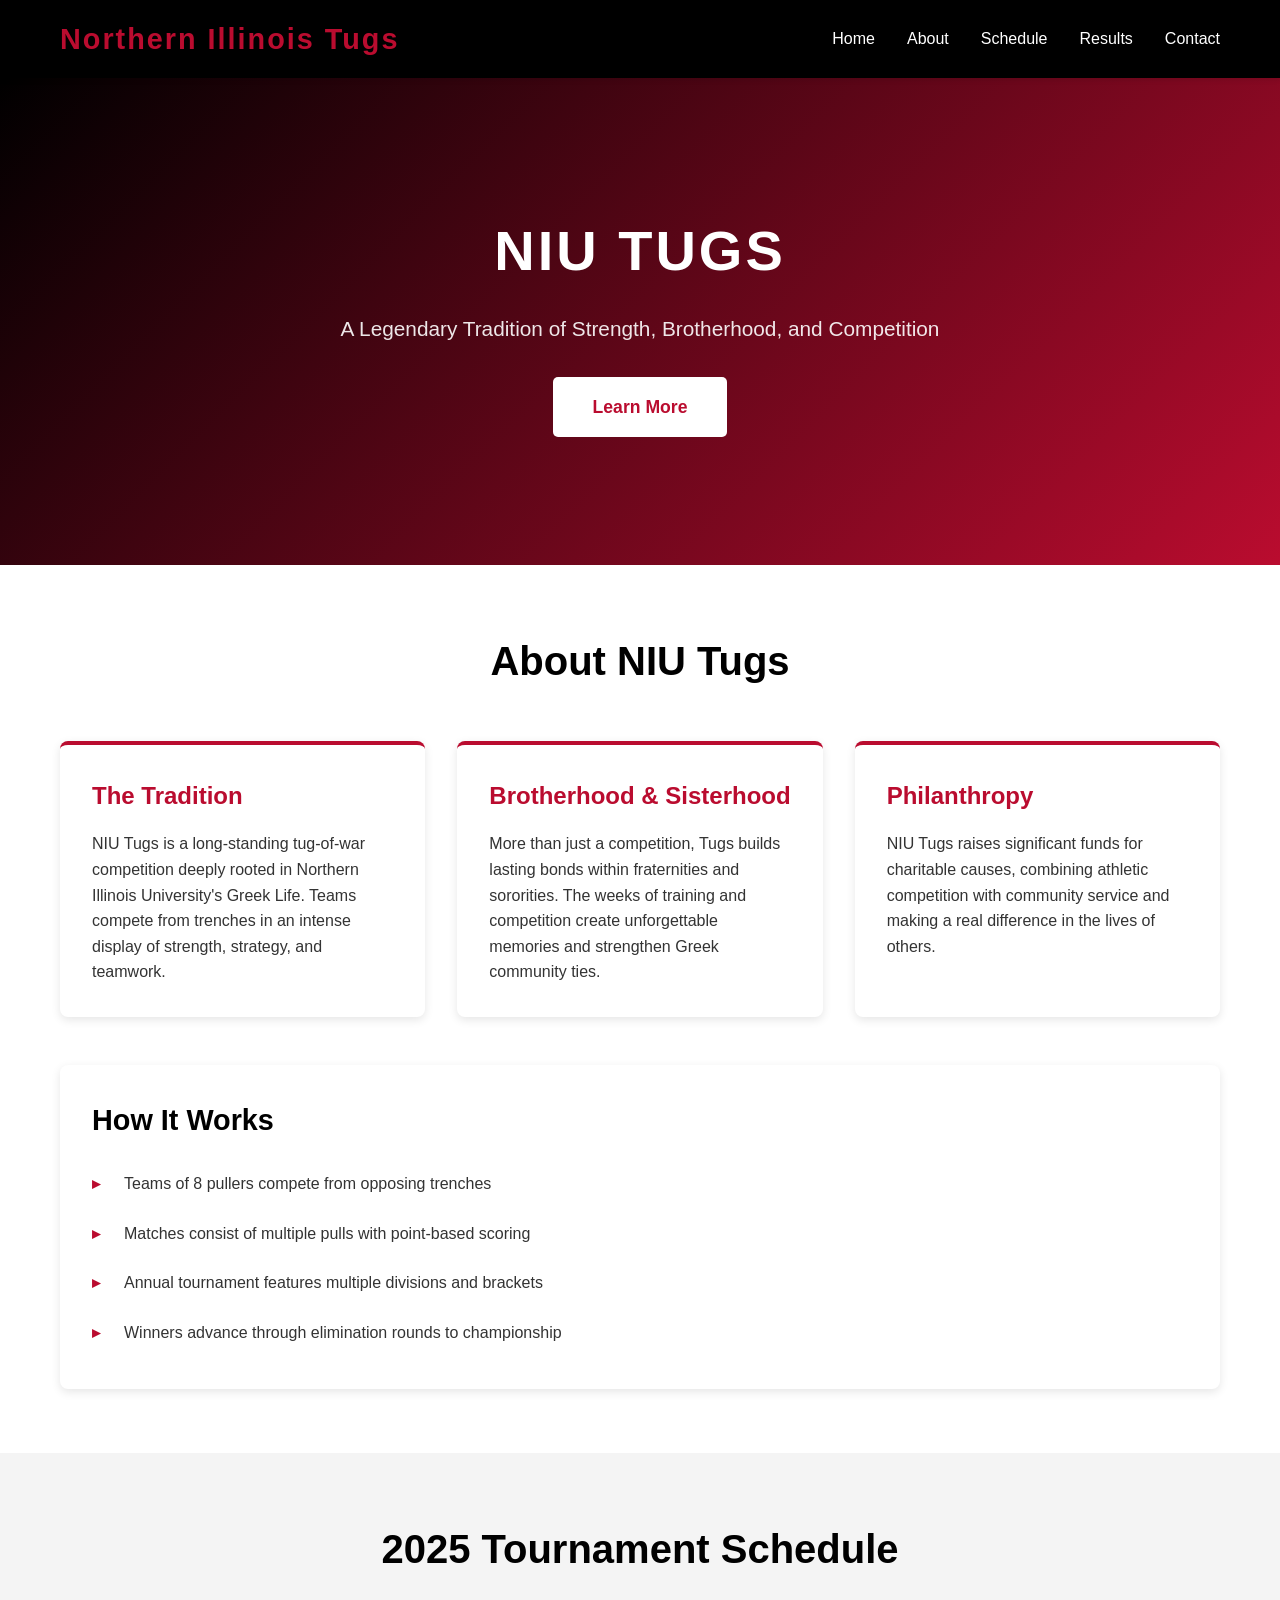
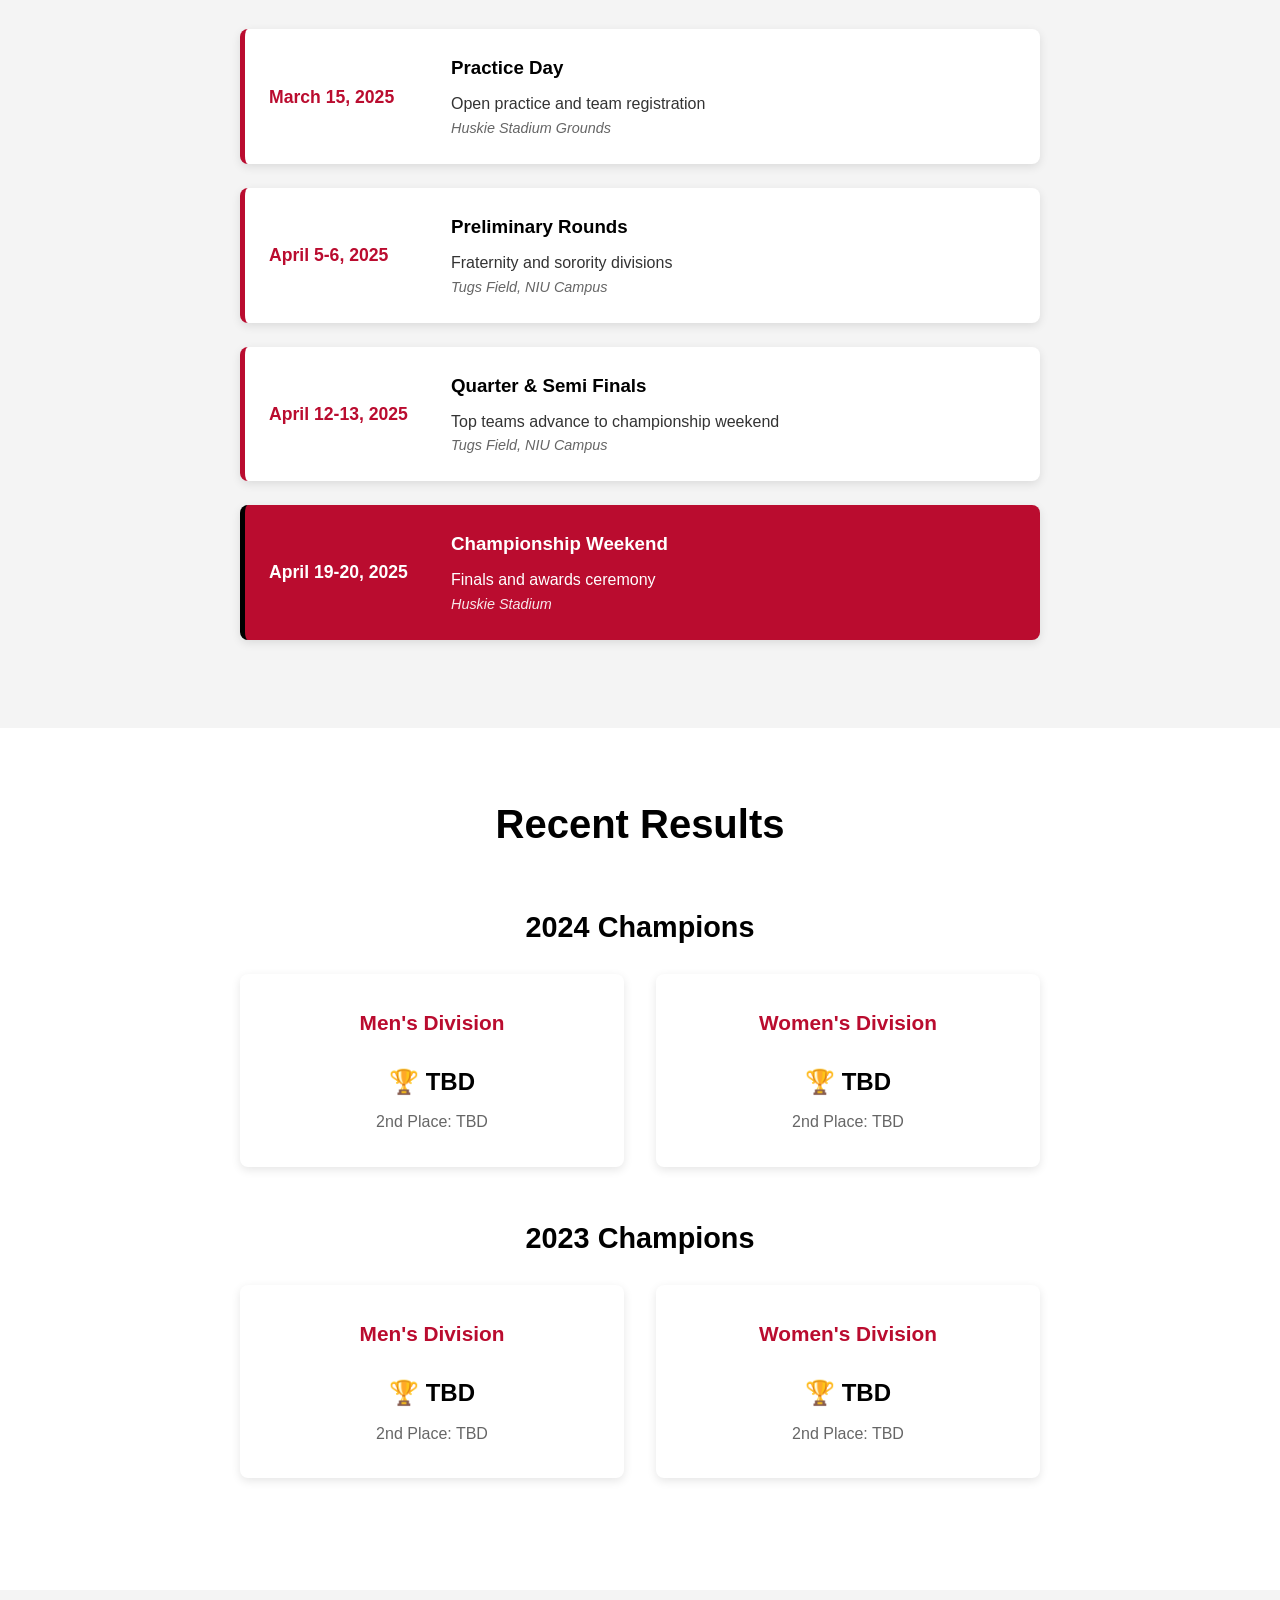
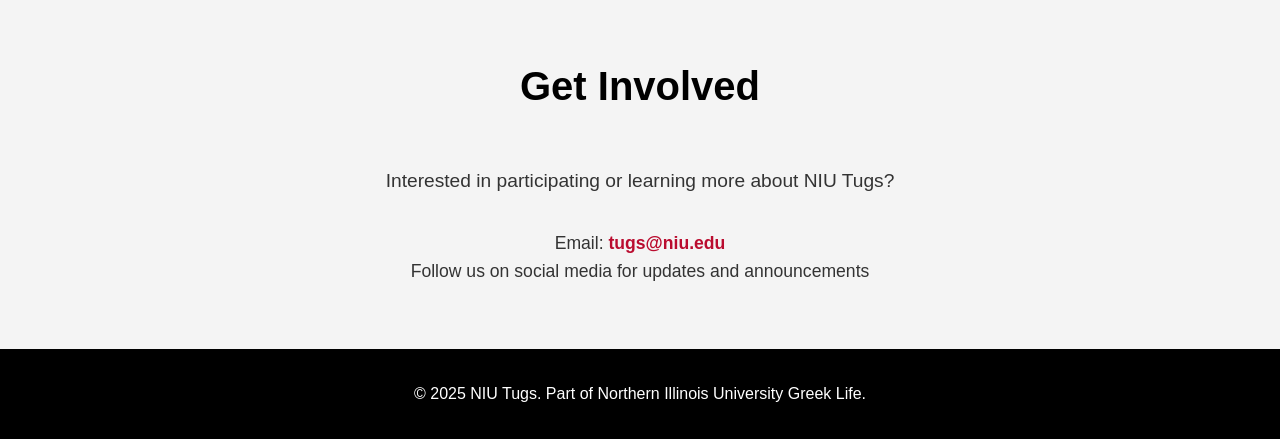
==== index.html @ a2882e10 "Version 1.1" ====
<!DOCTYPE html>
<html lang="en">
<head>
    <meta charset="UTF-8">
    <meta name="viewport" content="width=device-width, initial-scale=1.0">
    <title>NIU Tugs - Northern Illinois University Tug-of-War Tradition</title>
    <link rel="stylesheet" href="styles.css">
</head>
<body>
    <header>
        <nav>
            <div class="container">
                <h1 class="logo">Northern Illinois Tugs</h1>
                <ul class="nav-links">
                    <li><a href="#home">Home</a></li>
                    <li><a href="#about">About</a></li>
                    <li><a href="#schedule">Schedule</a></li>
                    <li><a href="#results">Results</a></li>
                    <li><a href="#contact">Contact</a></li>
                </ul>
            </div>
        </nav>
    </header>

    <section id="home" class="hero">
        <div class="hero-content">
            <h2>NIU Tugs</h2>
            <p class="tagline">A Legendary Tradition of Strength, Brotherhood, and Competition</p>
            <a href="#about" class="cta-button">Learn More</a>
        </div>
    </section>

    <section id="about" class="section">
        <div class="container">
            <h2>About NIU Tugs</h2>
            <div class="about-grid">
                <div class="about-card">
                    <h3>The Tradition</h3>
                    <p>NIU Tugs is a long-standing tug-of-war competition deeply rooted in Northern Illinois University's Greek Life. Teams compete from trenches in an intense display of strength, strategy, and teamwork.</p>
                </div>
                <div class="about-card">
                    <h3>Brotherhood & Sisterhood</h3>
                    <p>More than just a competition, Tugs builds lasting bonds within fraternities and sororities. The weeks of training and competition create unforgettable memories and strengthen Greek community ties.</p>
                </div>
                <div class="about-card">
                    <h3>Philanthropy</h3>
                    <p>NIU Tugs raises significant funds for charitable causes, combining athletic competition with community service and making a real difference in the lives of others.</p>
                </div>
            </div>

            <div class="rules-section">
                <h3>How It Works</h3>
                <ul class="rules-list">
                    <li>Teams of 8 pullers compete from opposing trenches</li>
                    <li>Matches consist of multiple pulls with point-based scoring</li>
                    <li>Annual tournament features multiple divisions and brackets</li>
                    <li>Winners advance through elimination rounds to championship</li>
                </ul>
            </div>
        </div>
    </section>

    <section id="schedule" class="section section-dark">
        <div class="container">
            <h2>2025 Tournament Schedule</h2>
            <div class="schedule-container">
                <div class="schedule-item">
                    <div class="date">March 15, 2025</div>
                    <div class="event-details">
                        <h3>Practice Day</h3>
                        <p>Open practice and team registration</p>
                        <p class="location">Huskie Stadium Grounds</p>
                    </div>
                </div>
                <div class="schedule-item">
                    <div class="date">April 5-6, 2025</div>
                    <div class="event-details">
                        <h3>Preliminary Rounds</h3>
                        <p>Fraternity and sorority divisions</p>
                        <p class="location">Tugs Field, NIU Campus</p>
                    </div>
                </div>
                <div class="schedule-item">
                    <div class="date">April 12-13, 2025</div>
                    <div class="event-details">
                        <h3>Quarter & Semi Finals</h3>
                        <p>Top teams advance to championship weekend</p>
                        <p class="location">Tugs Field, NIU Campus</p>
                    </div>
                </div>
                <div class="schedule-item highlight">
                    <div class="date">April 19-20, 2025</div>
                    <div class="event-details">
                        <h3>Championship Weekend</h3>
                        <p>Finals and awards ceremony</p>
                        <p class="location">Huskie Stadium</p>
                    </div>
                </div>
            </div>
        </div>
    </section>

    <section id="results" class="section">
        <div class="container">
            <h2>Recent Results</h2>
            
            <div class="results-year">
                <h3>2024 Champions</h3>
                <div class="results-grid">
                    <div class="result-card">
                        <h4>Men's Division</h4>
                        <p class="champion">🏆 TBD</p>
                        <p class="runner-up">2nd Place: TBD</p>
                    </div>
                    <div class="result-card">
                        <h4>Women's Division</h4>
                        <p class="champion">🏆 TBD</p>
                        <p class="runner-up">2nd Place: TBD</p>
                    </div>
                </div>
            </div>

            <div class="results-year">
                <h3>2023 Champions</h3>
                <div class="results-grid">
                    <div class="result-card">
                        <h4>Men's Division</h4>
                        <p class="champion">🏆 TBD</p>
                        <p class="runner-up">2nd Place: TBD</p>
                    </div>
                    <div class="result-card">
                        <h4>Women's Division</h4>
                        <p class="champion">🏆 TBD</p>
                        <p class="runner-up">2nd Place: TBD</p>
                    </div>
                </div>
            </div>
        </div>
    </section>

    <section id="contact" class="section section-dark">
        <div class="container">
            <h2>Get Involved</h2>
            <p class="contact-intro">Interested in participating or learning more about NIU Tugs?</p>
            <div class="contact-info">
                <p>Email: <a href="mailto:tugs@niu.edu">tugs@niu.edu</a></p>
                <p>Follow us on social media for updates and announcements</p>
            </div>
        </div>
    </section>

    <footer>
        <div class="container">
            <p>&copy; 2025 NIU Tugs. Part of Northern Illinois University Greek Life.</p>
        </div>
    </footer>

    <script src="script.js"></script>
</body>
</html>
---- styles.css ----
* {
    margin: 0;
    padding: 0;
    box-sizing: border-box;
}

:root {
    --niu-red: #BA0C2F;
    --niu-black: #000000;
    --light-gray: #f4f4f4;
    --medium-gray: #666;
    --white: #ffffff;
}

body {
    font-family: 'Segoe UI', Tahoma, Geneva, Verdana, sans-serif;
    line-height: 1.6;
    color: #333;
}

.container {
    max-width: 1200px;
    margin: 0 auto;
    padding: 0 20px;
}

/* Header & Navigation */
header {
    background: var(--niu-black);
    color: var(--white);
    padding: 1rem 0;
    position: sticky;
    top: 0;
    z-index: 100;
    box-shadow: 0 2px 5px rgba(0,0,0,0.1);
}

header .container {
    display: flex;
    justify-content: space-between;
    align-items: center;
}

.logo {
    color: var(--niu-red);
    font-size: 1.8rem;
    font-weight: bold;
    letter-spacing: 2px;
}

.nav-links {
    display: flex;
    list-style: none;
    gap: 2rem;
}

.nav-links a {
    color: var(--white);
    text-decoration: none;
    font-weight: 500;
    transition: color 0.3s;
}

.nav-links a:hover {
    color: var(--niu-red);
}

/* Hero Section */
.hero {
    background: linear-gradient(135deg, var(--niu-black) 0%, var(--niu-red) 100%);
    color: var(--white);
    padding: 8rem 2rem;
    text-align: center;
}

.hero-content h2 {
    font-size: 3.5rem;
    margin-bottom: 1rem;
    text-transform: uppercase;
    letter-spacing: 3px;
}

.tagline {
    font-size: 1.3rem;
    margin-bottom: 2rem;
    opacity: 0.9;
}

.cta-button {
    display: inline-block;
    background: var(--white);
    color: var(--niu-red);
    padding: 1rem 2.5rem;
    text-decoration: none;
    border-radius: 5px;
    font-weight: bold;
    font-size: 1.1rem;
    transition: transform 0.3s, box-shadow 0.3s;
}

.cta-button:hover {
    transform: translateY(-3px);
    box-shadow: 0 5px 15px rgba(0,0,0,0.3);
}

/* Sections */
.section {
    padding: 4rem 2rem;
}

.section-dark {
    background: var(--light-gray);
}

.section h2 {
    text-align: center;
    font-size: 2.5rem;
    margin-bottom: 3rem;
    color: var(--niu-black);
}

/* About Section */
.about-grid {
    display: grid;
    grid-template-columns: repeat(auto-fit, minmax(300px, 1fr));
    gap: 2rem;
    margin-bottom: 3rem;
}

.about-card {
    background: var(--white);
    padding: 2rem;
    border-radius: 8px;
    box-shadow: 0 3px 10px rgba(0,0,0,0.1);
    border-top: 4px solid var(--niu-red);
}

.about-card h3 {
    color: var(--niu-red);
    margin-bottom: 1rem;
    font-size: 1.5rem;
}

.rules-section {
    background: var(--white);
    padding: 2rem;
    border-radius: 8px;
    box-shadow: 0 3px 10px rgba(0,0,0,0.1);
    margin-top: 2rem;
}

.rules-section h3 {
    color: var(--niu-black);
    margin-bottom: 1rem;
    font-size: 1.8rem;
}

.rules-list {
    list-style: none;
    padding-left: 0;
}

.rules-list li {
    padding: 0.75rem 0;
    padding-left: 2rem;
    position: relative;
}

.rules-list li:before {
    content: "▸";
    color: var(--niu-red);
    font-weight: bold;
    position: absolute;
    left: 0;
}

/* Schedule Section */
.schedule-container {
    max-width: 800px;
    margin: 0 auto;
}

.schedule-item {
    background: var(--white);
    padding: 1.5rem;
    margin-bottom: 1.5rem;
    border-radius: 8px;
    box-shadow: 0 3px 10px rgba(0,0,0,0.1);
    display: flex;
    gap: 2rem;
    align-items: center;
    border-left: 5px solid var(--niu-red);
}

.schedule-item.highlight {
    background: var(--niu-red);
    color: var(--white);
    border-left: 5px solid var(--niu-black);
}

.date {
    font-weight: bold;
    font-size: 1.1rem;
    min-width: 150px;
    color: var(--niu-red);
}

.schedule-item.highlight .date {
    color: var(--white);
}

.event-details h3 {
    margin-bottom: 0.5rem;
    color: var(--niu-black);
}

.schedule-item.highlight .event-details h3 {
    color: var(--white);
}

.location {
    font-style: italic;
    color: var(--medium-gray);
    font-size: 0.9rem;
}

.schedule-item.highlight .location {
    color: rgba(255,255,255,0.9);
}

/* Results Section */
.results-year {
    margin-bottom: 3rem;
}

.results-year h3 {
    text-align: center;
    color: var(--niu-black);
    margin-bottom: 1.5rem;
    font-size: 1.8rem;
}

.results-grid {
    display: grid;
    grid-template-columns: repeat(auto-fit, minmax(300px, 1fr));
    gap: 2rem;
    max-width: 800px;
    margin: 0 auto;
}

.result-card {
    background: var(--white);
    padding: 2rem;
    border-radius: 8px;
    box-shadow: 0 3px 10px rgba(0,0,0,0.1);
    text-align: center;
}

.result-card h4 {
    color: var(--niu-red);
    margin-bottom: 1.5rem;
    font-size: 1.3rem;
}

.champion {
    font-size: 1.5rem;
    font-weight: bold;
    color: var(--niu-black);
    margin-bottom: 0.5rem;
}

.runner-up {
    color: var(--medium-gray);
}

/* Contact Section */
.contact-intro {
    text-align: center;
    font-size: 1.2rem;
    margin-bottom: 2rem;
}

.contact-info {
    text-align: center;
    font-size: 1.1rem;
}

.contact-info a {
    color: var(--niu-red);
    text-decoration: none;
    font-weight: bold;
}

.contact-info a:hover {
    text-decoration: underline;
}

/* Footer */
footer {
    background: var(--niu-black);
    color: var(--white);
    text-align: center;
    padding: 2rem;
}

/* Responsive Design */
@media (max-width: 768px) {
    .nav-links {
        gap: 1rem;
        flex-wrap: wrap;
        justify-content: center;
    }

    .hero-content h2 {
        font-size: 2.5rem;
    }

    .schedule-item {
        flex-direction: column;
        text-align: center;
    }

    .date {
        min-width: auto;
    }

    header .container {
        flex-direction: column;
        gap: 1rem;
    }
}
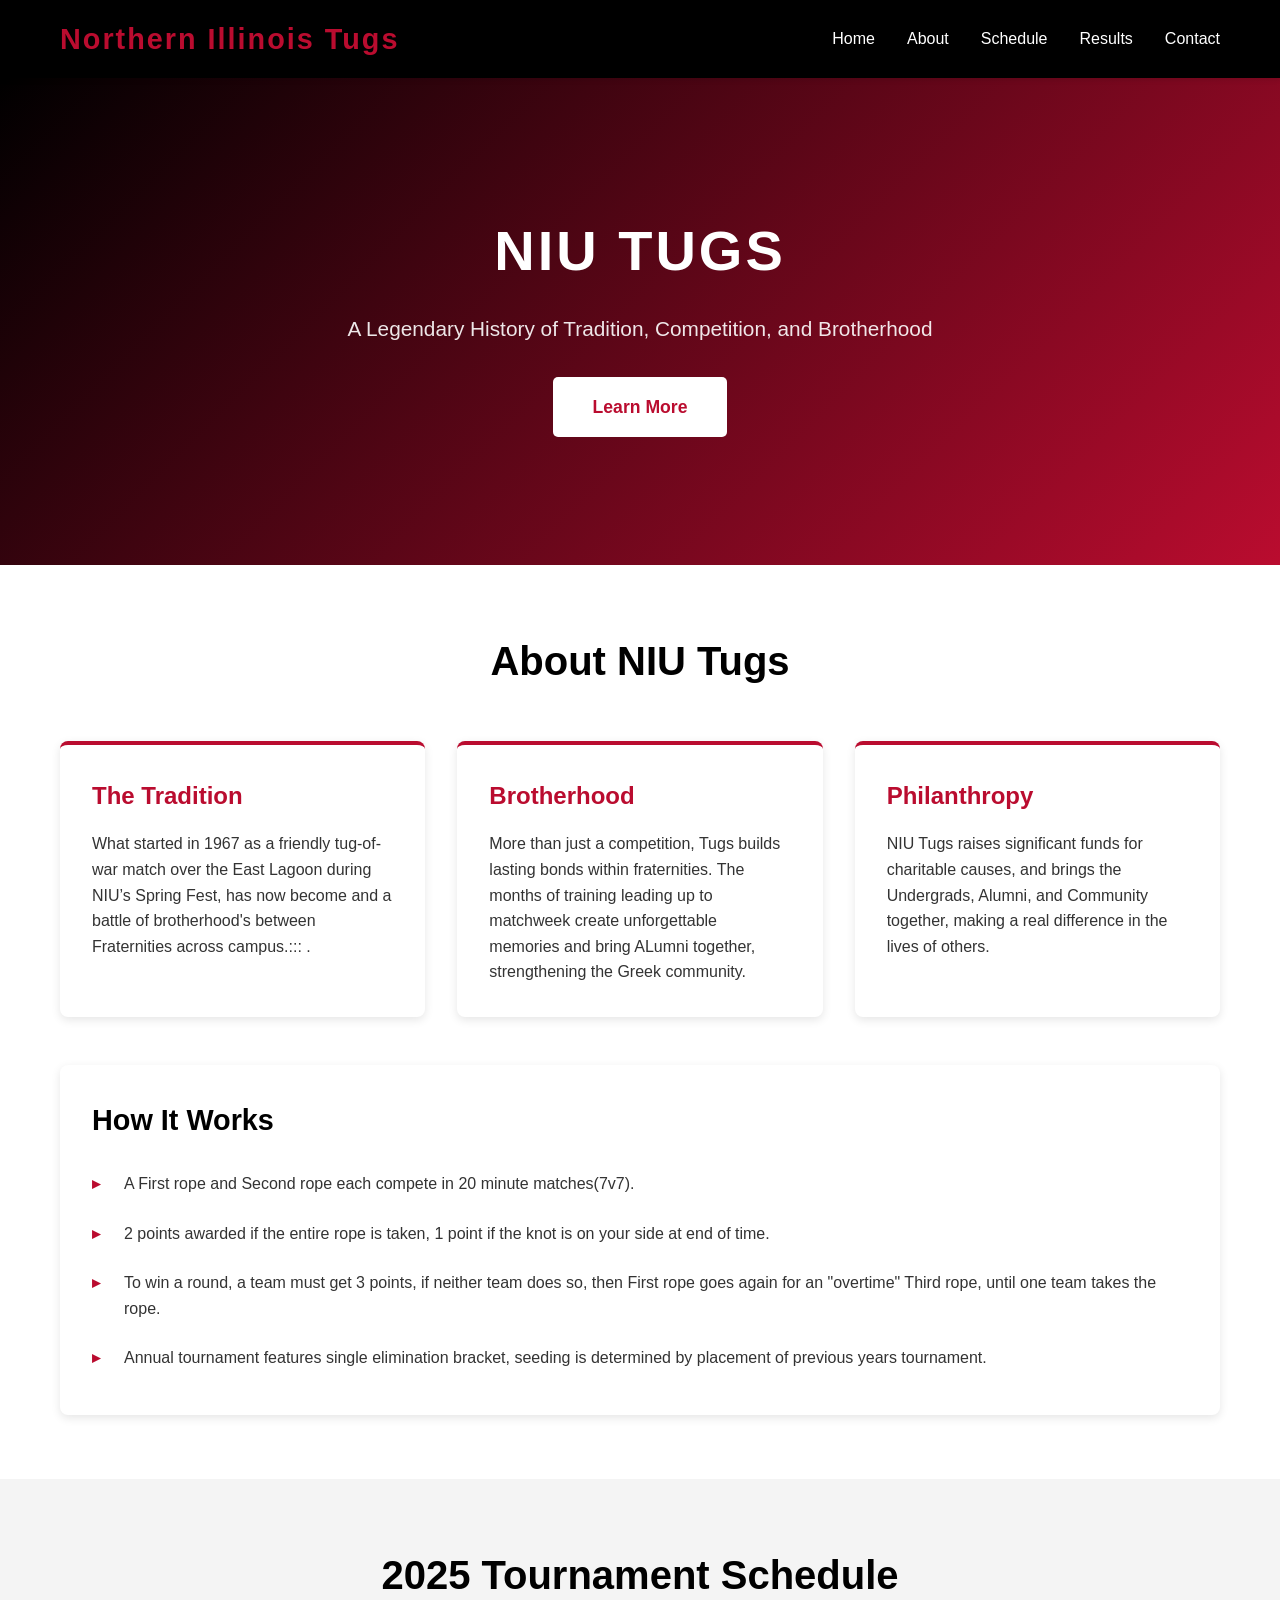
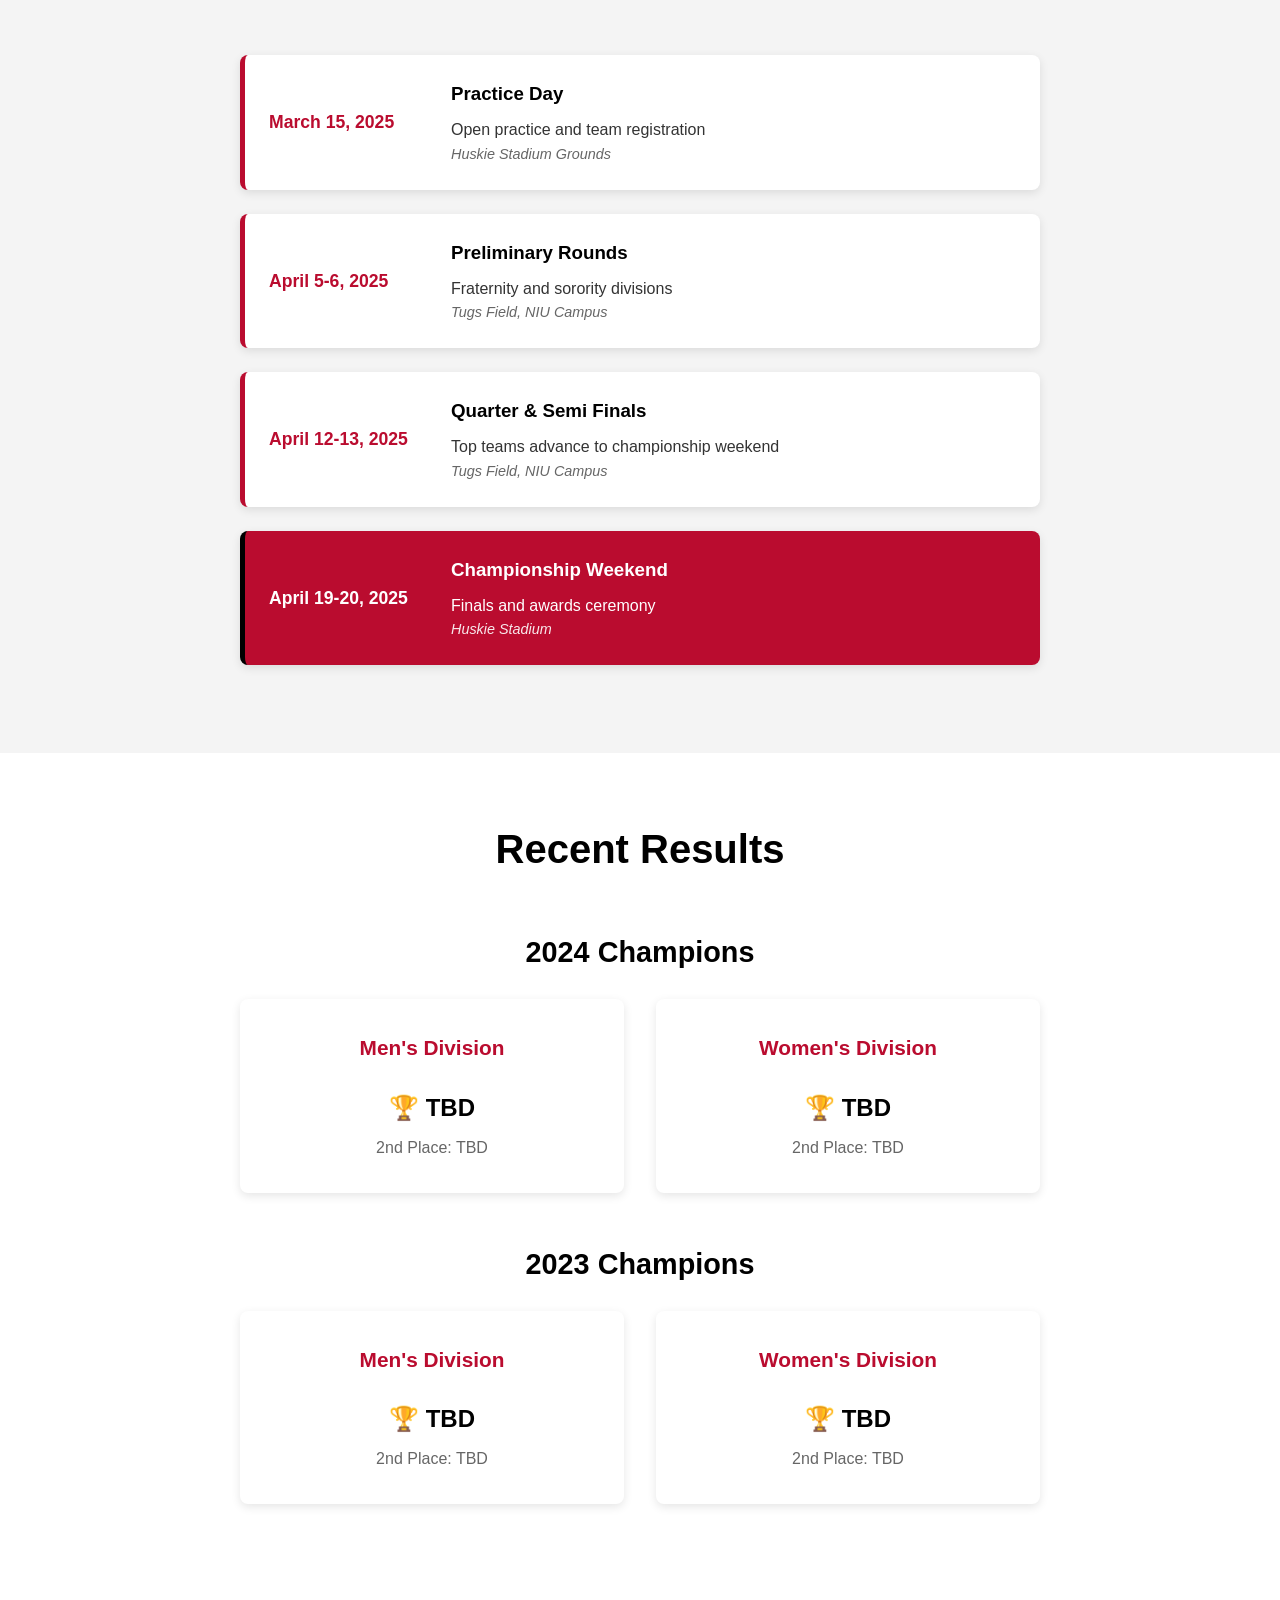
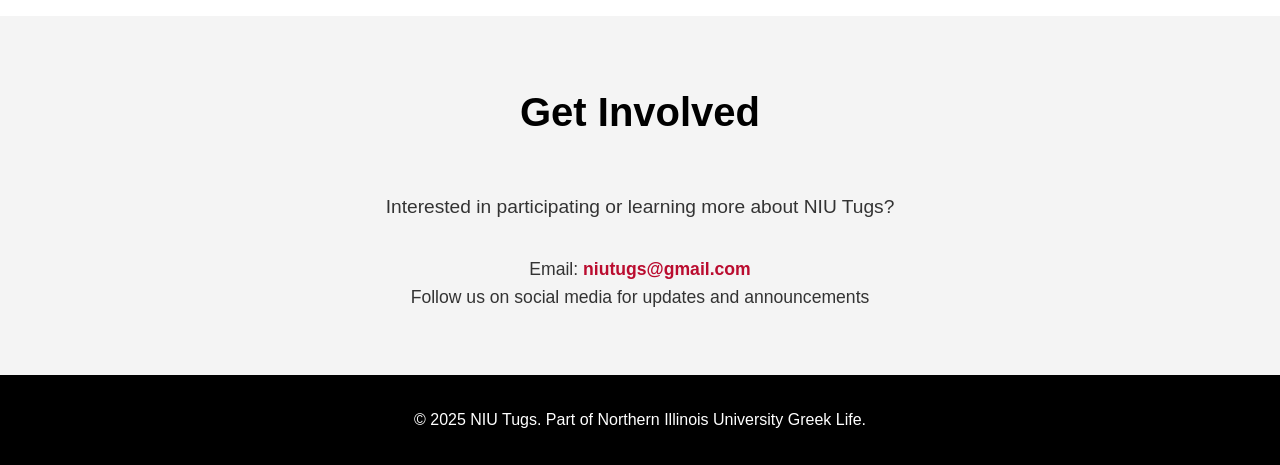
==== commit bb6b0c97: "Updated information" ====
--- a/index.html
+++ b/index.html
@@ -25,7 +25,7 @@
     <section id="home" class="hero">
         <div class="hero-content">
             <h2>NIU Tugs</h2>
-            <p class="tagline">A Legendary Tradition of Strength, Brotherhood, and Competition</p>
+            <p class="tagline">A Legendary History of Tradition, Competition, and Brotherhood</p>
             <a href="#about" class="cta-button">Learn More</a>
         </div>
     </section>
@@ -36,25 +36,25 @@
             <div class="about-grid">
                 <div class="about-card">
                     <h3>The Tradition</h3>
-                    <p>NIU Tugs is a long-standing tug-of-war competition deeply rooted in Northern Illinois University's Greek Life. Teams compete from trenches in an intense display of strength, strategy, and teamwork.</p>
+                    <p>What started in 1967 as a friendly tug-of-war match over the East Lagoon during NIU’s Spring Fest, has now become and a battle of brotherhood's between Fraternities across campus.::: .</p>
                 </div>
                 <div class="about-card">
-                    <h3>Brotherhood & Sisterhood</h3>
-                    <p>More than just a competition, Tugs builds lasting bonds within fraternities and sororities. The weeks of training and competition create unforgettable memories and strengthen Greek community ties.</p>
+                    <h3>Brotherhood</h3>
+                    <p>More than just a competition, Tugs builds lasting bonds within fraternities. The months of training leading up to matchweek create unforgettable memories and bring ALumni together, strengthening the Greek community.</p>
                 </div>
                 <div class="about-card">
                     <h3>Philanthropy</h3>
-                    <p>NIU Tugs raises significant funds for charitable causes, combining athletic competition with community service and making a real difference in the lives of others.</p>
+                    <p>NIU Tugs raises significant funds for charitable causes, and brings the Undergrads, Alumni, and Community together, making a real difference in the lives of others.</p>
                 </div>
             </div>
 
             <div class="rules-section">
                 <h3>How It Works</h3>
                 <ul class="rules-list">
-                    <li>Teams of 8 pullers compete from opposing trenches</li>
-                    <li>Matches consist of multiple pulls with point-based scoring</li>
-                    <li>Annual tournament features multiple divisions and brackets</li>
-                    <li>Winners advance through elimination rounds to championship</li>
+                    <li>A First rope and Second rope each compete in 20 minute matches(7v7).  </li>
+                    <li>2 points awarded if the entire rope is taken, 1 point if the knot is on your side at end of time.</li>
+                    <li>To win a round, a team must get 3 points, if neither team does so, then First rope goes again for an "overtime" Third rope, until one team takes the rope.  </li>
+                    <li>Annual tournament features single elimination bracket, seeding is determined by placement of previous years tournament.</li>
                 </ul>
             </div>
         </div>
@@ -143,7 +143,7 @@
             <h2>Get Involved</h2>
             <p class="contact-intro">Interested in participating or learning more about NIU Tugs?</p>
             <div class="contact-info">
-                <p>Email: <a href="mailto:tugs@niu.edu">tugs@niu.edu</a></p>
+                <p>Email: <a href="mailto:niutugs@gmail.com">niutugs@gmail.com</a></p>
                 <p>Follow us on social media for updates and announcements</p>
             </div>
         </div>
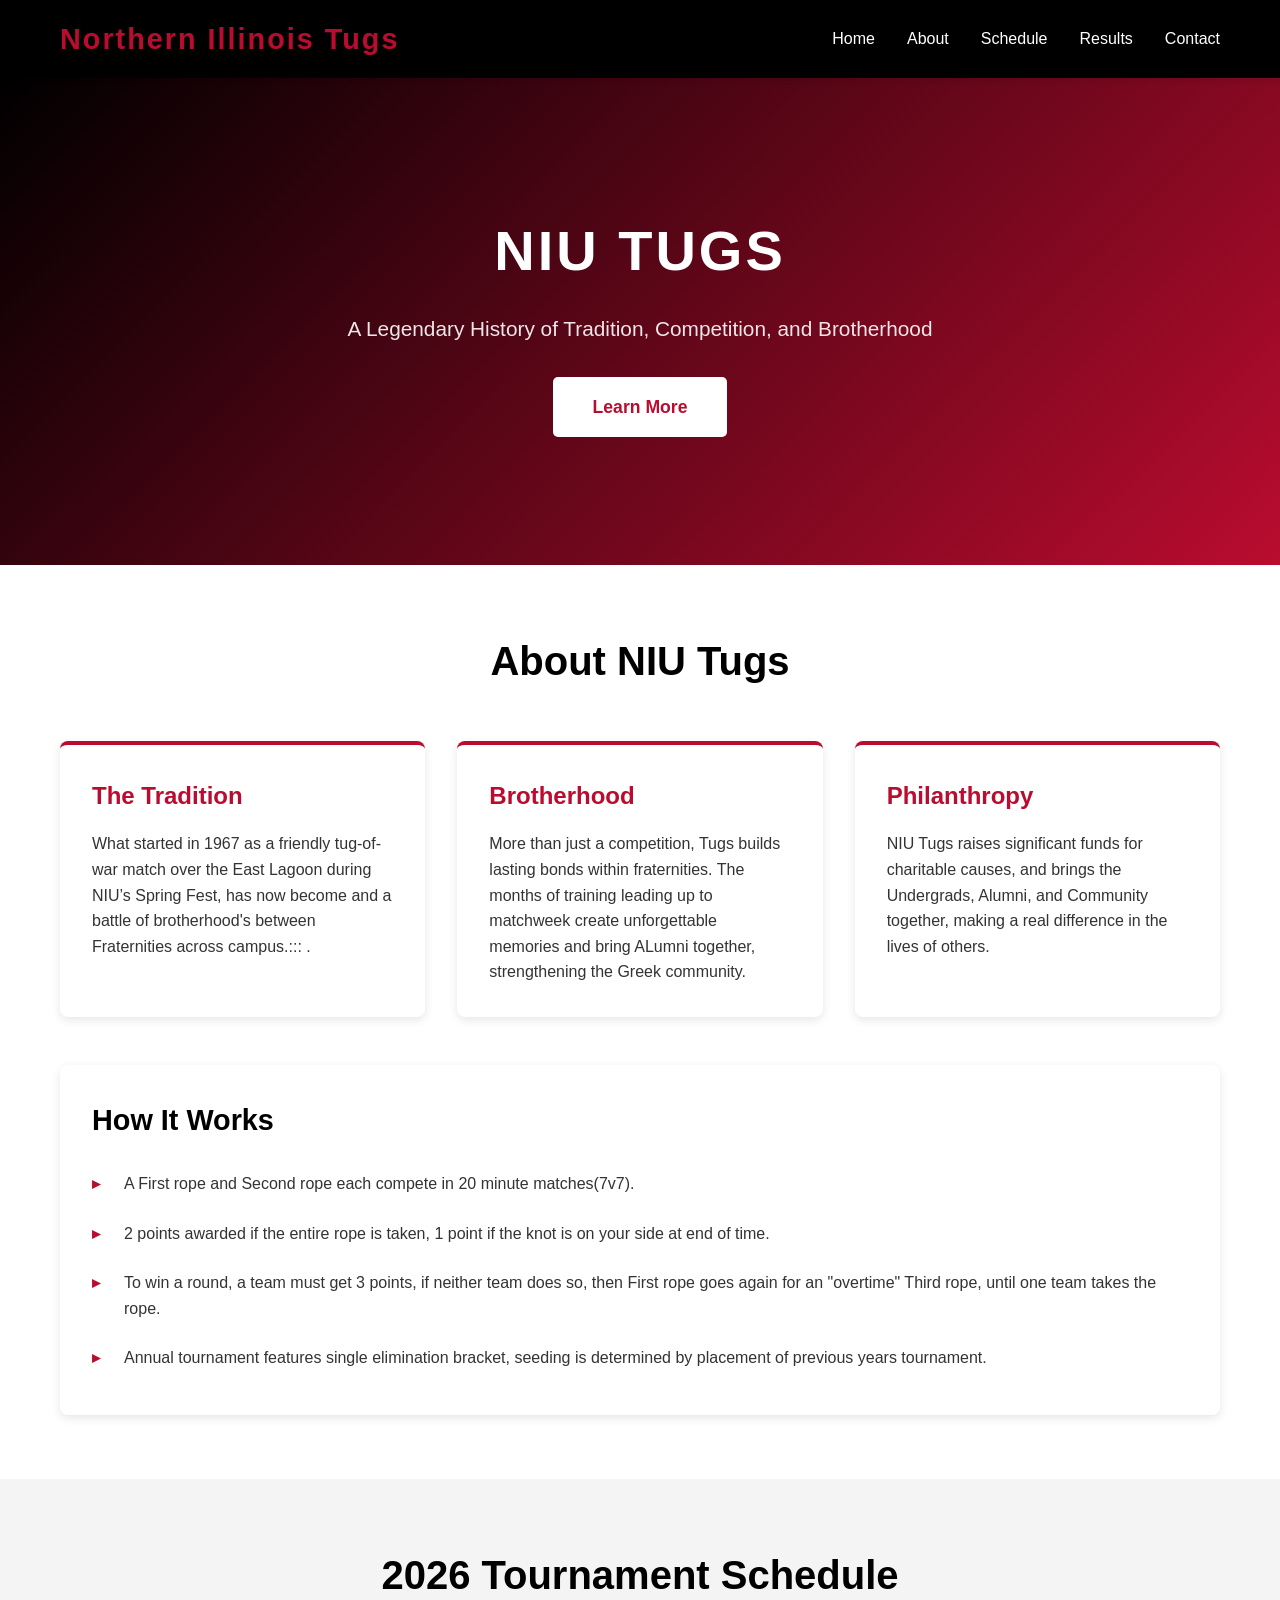
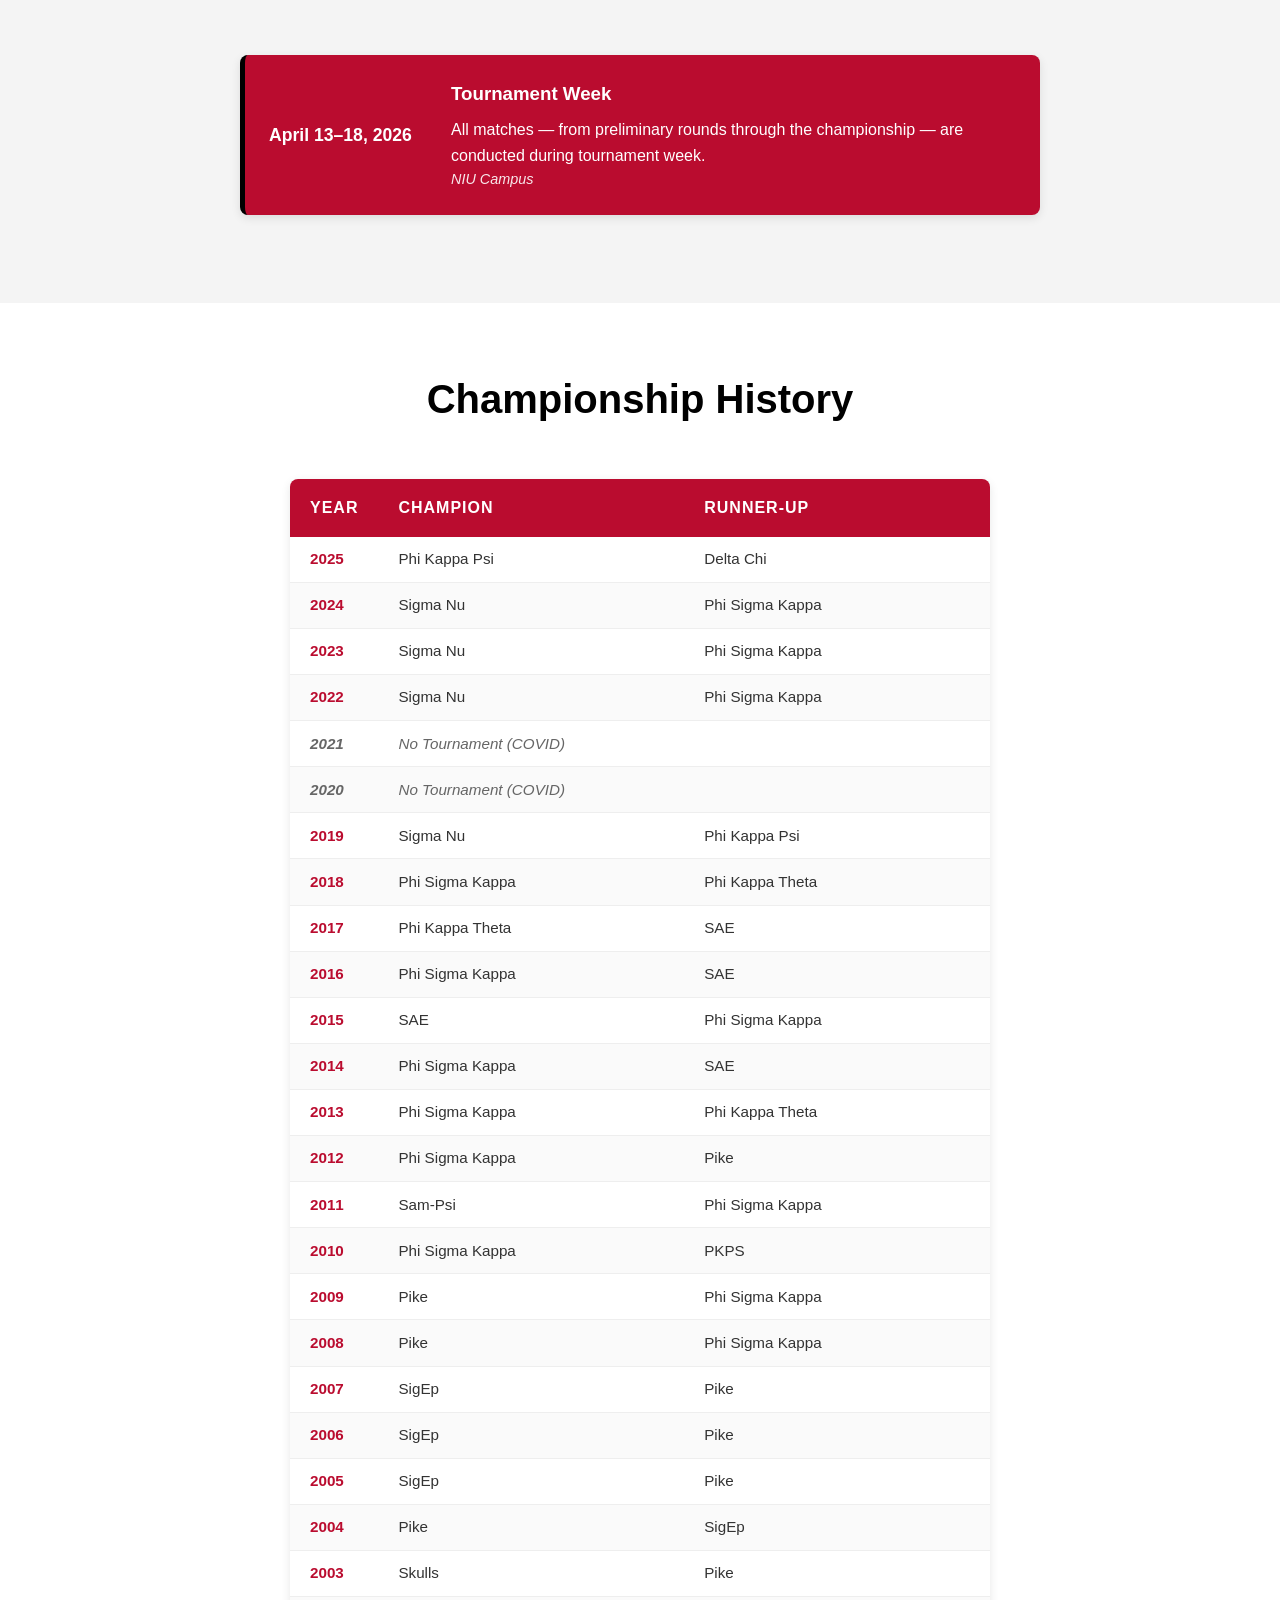
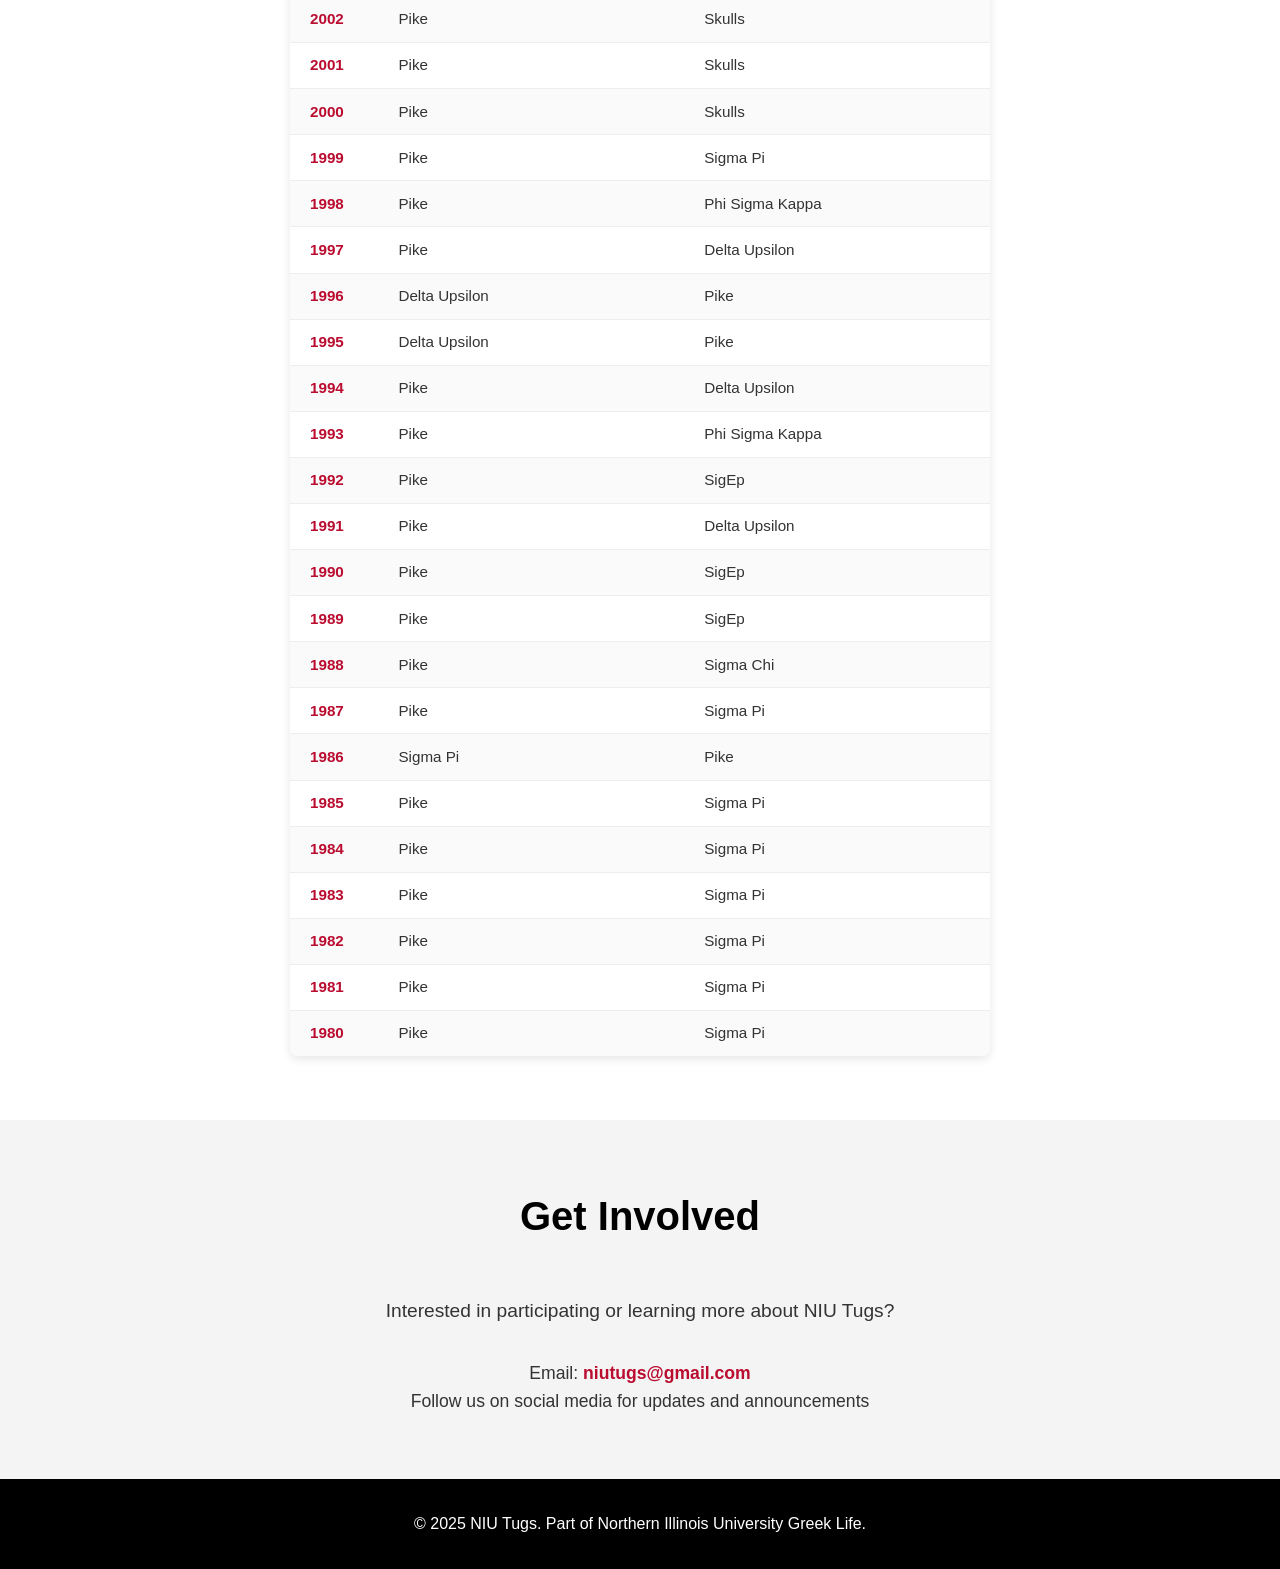
==== commit 28055915: "Claude changes to schedule, results" ====
--- a/index.html
+++ b/index.html
@@ -62,38 +62,14 @@
 
     <section id="schedule" class="section section-dark">
         <div class="container">
-            <h2>2025 Tournament Schedule</h2>
+            <h2>2026 Tournament Schedule</h2>
             <div class="schedule-container">
-                <div class="schedule-item">
-                    <div class="date">March 15, 2025</div>
+                <div class="schedule-item highlight">
+                    <div class="date">April 13–18, 2026</div>
                     <div class="event-details">
-                        <h3>Practice Day</h3>
-                        <p>Open practice and team registration</p>
-                        <p class="location">Huskie Stadium Grounds</p>
-                    </div>
-                </div>
-                <div class="schedule-item">
-                    <div class="date">April 5-6, 2025</div>
-                    <div class="event-details">
-                        <h3>Preliminary Rounds</h3>
-                        <p>Fraternity and sorority divisions</p>
-                        <p class="location">Tugs Field, NIU Campus</p>
-                    </div>
-                </div>
-                <div class="schedule-item">
-                    <div class="date">April 12-13, 2025</div>
-                    <div class="event-details">
-                        <h3>Quarter & Semi Finals</h3>
-                        <p>Top teams advance to championship weekend</p>
-                        <p class="location">Tugs Field, NIU Campus</p>
-                    </div>
-                </div>
-                <div class="schedule-item highlight">
-                    <div class="date">April 19-20, 2025</div>
-                    <div class="event-details">
-                        <h3>Championship Weekend</h3>
-                        <p>Finals and awards ceremony</p>
-                        <p class="location">Huskie Stadium</p>
+                        <h3>Tournament Week</h3>
+                        <p>All matches — from preliminary rounds through the championship — are conducted during tournament week.</p>
+                        <p class="location">NIU Campus</p>
                     </div>
                 </div>
             </div>
@@ -102,39 +78,64 @@
 
     <section id="results" class="section">
         <div class="container">
-            <h2>Recent Results</h2>
-            
-            <div class="results-year">
-                <h3>2024 Champions</h3>
-                <div class="results-grid">
-                    <div class="result-card">
-                        <h4>Men's Division</h4>
-                        <p class="champion">🏆 TBD</p>
-                        <p class="runner-up">2nd Place: TBD</p>
-                    </div>
-                    <div class="result-card">
-                        <h4>Women's Division</h4>
-                        <p class="champion">🏆 TBD</p>
-                        <p class="runner-up">2nd Place: TBD</p>
-                    </div>
-                </div>
-            </div>
-
-            <div class="results-year">
-                <h3>2023 Champions</h3>
-                <div class="results-grid">
-                    <div class="result-card">
-                        <h4>Men's Division</h4>
-                        <p class="champion">🏆 TBD</p>
-                        <p class="runner-up">2nd Place: TBD</p>
-                    </div>
-                    <div class="result-card">
-                        <h4>Women's Division</h4>
-                        <p class="champion">🏆 TBD</p>
-                        <p class="runner-up">2nd Place: TBD</p>
-                    </div>
-                </div>
-            </div>
+            <h2>Championship History</h2>
+            <table class="results-table">
+                <thead>
+                    <tr>
+                        <th>Year</th>
+                        <th>Champion</th>
+                        <th>Runner-Up</th>
+                    </tr>
+                </thead>
+                <tbody>
+                    <tr><td>2025</td><td>Phi Kappa Psi</td><td>Delta Chi</td></tr>
+                    <tr><td>2024</td><td>Sigma Nu</td><td>Phi Sigma Kappa</td></tr>
+                    <tr><td>2023</td><td>Sigma Nu</td><td>Phi Sigma Kappa</td></tr>
+                    <tr><td>2022</td><td>Sigma Nu</td><td>Phi Sigma Kappa</td></tr>
+                    <tr class="no-tournament"><td>2021</td><td colspan="2">No Tournament (COVID)</td></tr>
+                    <tr class="no-tournament"><td>2020</td><td colspan="2">No Tournament (COVID)</td></tr>
+                    <tr><td>2019</td><td>Sigma Nu</td><td>Phi Kappa Psi</td></tr>
+                    <tr><td>2018</td><td>Phi Sigma Kappa</td><td>Phi Kappa Theta</td></tr>
+                    <tr><td>2017</td><td>Phi Kappa Theta</td><td>SAE</td></tr>
+                    <tr><td>2016</td><td>Phi Sigma Kappa</td><td>SAE</td></tr>
+                    <tr><td>2015</td><td>SAE</td><td>Phi Sigma Kappa</td></tr>
+                    <tr><td>2014</td><td>Phi Sigma Kappa</td><td>SAE</td></tr>
+                    <tr><td>2013</td><td>Phi Sigma Kappa</td><td>Phi Kappa Theta</td></tr>
+                    <tr><td>2012</td><td>Phi Sigma Kappa</td><td>Pike</td></tr>
+                    <tr><td>2011</td><td>Sam-Psi</td><td>Phi Sigma Kappa</td></tr>
+                    <tr><td>2010</td><td>Phi Sigma Kappa</td><td>PKPS</td></tr>
+                    <tr><td>2009</td><td>Pike</td><td>Phi Sigma Kappa</td></tr>
+                    <tr><td>2008</td><td>Pike</td><td>Phi Sigma Kappa</td></tr>
+                    <tr><td>2007</td><td>SigEp</td><td>Pike</td></tr>
+                    <tr><td>2006</td><td>SigEp</td><td>Pike</td></tr>
+                    <tr><td>2005</td><td>SigEp</td><td>Pike</td></tr>
+                    <tr><td>2004</td><td>Pike</td><td>SigEp</td></tr>
+                    <tr><td>2003</td><td>Skulls</td><td>Pike</td></tr>
+                    <tr><td>2002</td><td>Pike</td><td>Skulls</td></tr>
+                    <tr><td>2001</td><td>Pike</td><td>Skulls</td></tr>
+                    <tr><td>2000</td><td>Pike</td><td>Skulls</td></tr>
+                    <tr><td>1999</td><td>Pike</td><td>Sigma Pi</td></tr>
+                    <tr><td>1998</td><td>Pike</td><td>Phi Sigma Kappa</td></tr>
+                    <tr><td>1997</td><td>Pike</td><td>Delta Upsilon</td></tr>
+                    <tr><td>1996</td><td>Delta Upsilon</td><td>Pike</td></tr>
+                    <tr><td>1995</td><td>Delta Upsilon</td><td>Pike</td></tr>
+                    <tr><td>1994</td><td>Pike</td><td>Delta Upsilon</td></tr>
+                    <tr><td>1993</td><td>Pike</td><td>Phi Sigma Kappa</td></tr>
+                    <tr><td>1992</td><td>Pike</td><td>SigEp</td></tr>
+                    <tr><td>1991</td><td>Pike</td><td>Delta Upsilon</td></tr>
+                    <tr><td>1990</td><td>Pike</td><td>SigEp</td></tr>
+                    <tr><td>1989</td><td>Pike</td><td>SigEp</td></tr>
+                    <tr><td>1988</td><td>Pike</td><td>Sigma Chi</td></tr>
+                    <tr><td>1987</td><td>Pike</td><td>Sigma Pi</td></tr>
+                    <tr><td>1986</td><td>Sigma Pi</td><td>Pike</td></tr>
+                    <tr><td>1985</td><td>Pike</td><td>Sigma Pi</td></tr>
+                    <tr><td>1984</td><td>Pike</td><td>Sigma Pi</td></tr>
+                    <tr><td>1983</td><td>Pike</td><td>Sigma Pi</td></tr>
+                    <tr><td>1982</td><td>Pike</td><td>Sigma Pi</td></tr>
+                    <tr><td>1981</td><td>Pike</td><td>Sigma Pi</td></tr>
+                    <tr><td>1980</td><td>Pike</td><td>Sigma Pi</td></tr>
+                </tbody>
+            </table>
         </div>
     </section>
 
--- a/styles.css
+++ b/styles.css
@@ -229,48 +229,57 @@
 }
 
 /* Results Section */
-.results-year {
-    margin-bottom: 3rem;
-}
-
-.results-year h3 {
-    text-align: center;
-    color: var(--niu-black);
-    margin-bottom: 1.5rem;
-    font-size: 1.8rem;
-}
-
-.results-grid {
-    display: grid;
-    grid-template-columns: repeat(auto-fit, minmax(300px, 1fr));
-    gap: 2rem;
-    max-width: 800px;
+.results-table {
+    width: 100%;
+    max-width: 700px;
     margin: 0 auto;
-}
-
-.result-card {
-    background: var(--white);
-    padding: 2rem;
+    border-collapse: collapse;
+    background: var(--white);
     border-radius: 8px;
+    overflow: hidden;
     box-shadow: 0 3px 10px rgba(0,0,0,0.1);
-    text-align: center;
-}
-
-.result-card h4 {
-    color: var(--niu-red);
-    margin-bottom: 1.5rem;
-    font-size: 1.3rem;
-}
-
-.champion {
-    font-size: 1.5rem;
-    font-weight: bold;
-    color: var(--niu-black);
-    margin-bottom: 0.5rem;
-}
-
-.runner-up {
+}
+
+.results-table thead {
+    background: var(--niu-red);
+    color: var(--white);
+}
+
+.results-table th {
+    padding: 1rem 1.25rem;
+    text-align: left;
+    font-size: 1rem;
+    letter-spacing: 1px;
+    text-transform: uppercase;
+}
+
+.results-table td {
+    padding: 0.65rem 1.25rem;
+    border-bottom: 1px solid #eee;
+    font-size: 0.95rem;
+}
+
+.results-table tbody tr:nth-child(even) {
+    background: #fafafa;
+}
+
+.results-table tbody tr:hover {
+    background: #f0e8ea;
+}
+
+.results-table tbody tr:last-child td {
+    border-bottom: none;
+}
+
+.results-table td:first-child {
+    font-weight: bold;
+    color: var(--niu-red);
+    width: 80px;
+}
+
+.results-table tr.no-tournament td {
     color: var(--medium-gray);
+    font-style: italic;
 }
 
 /* Contact Section */
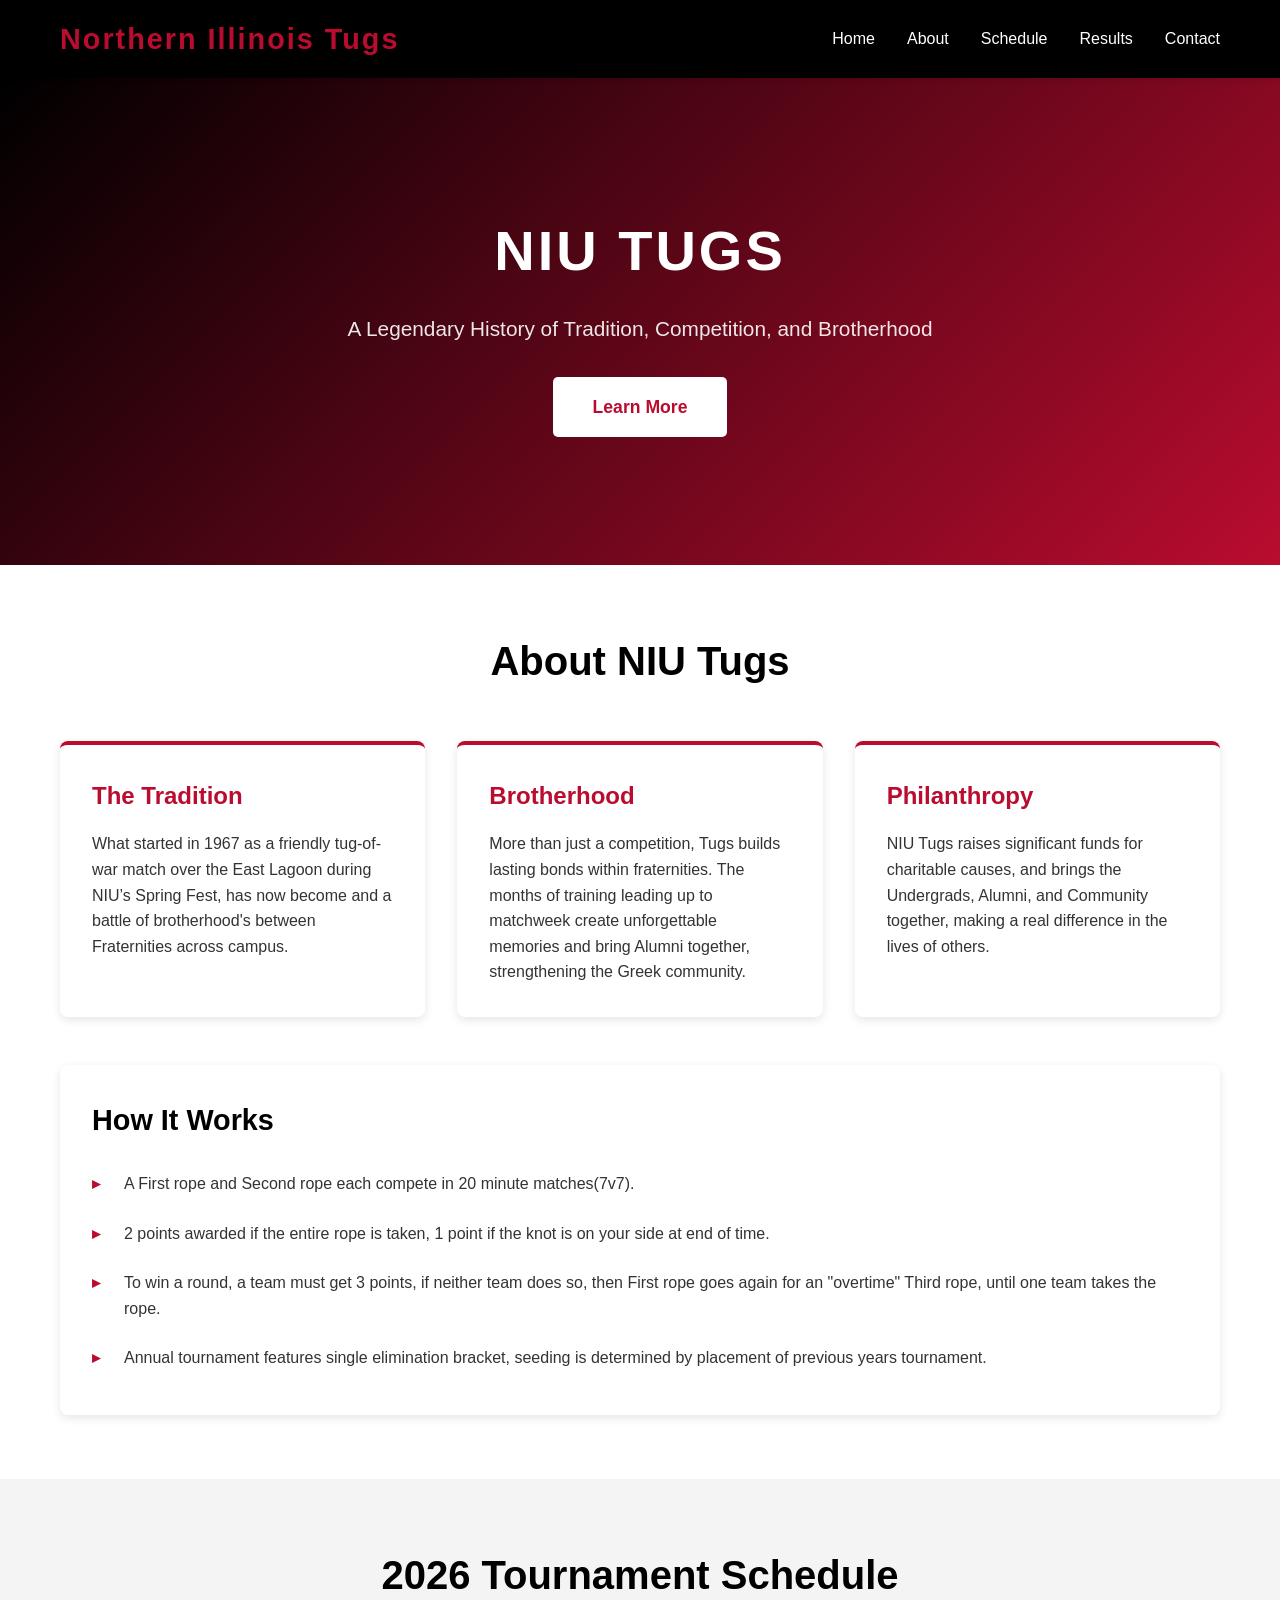
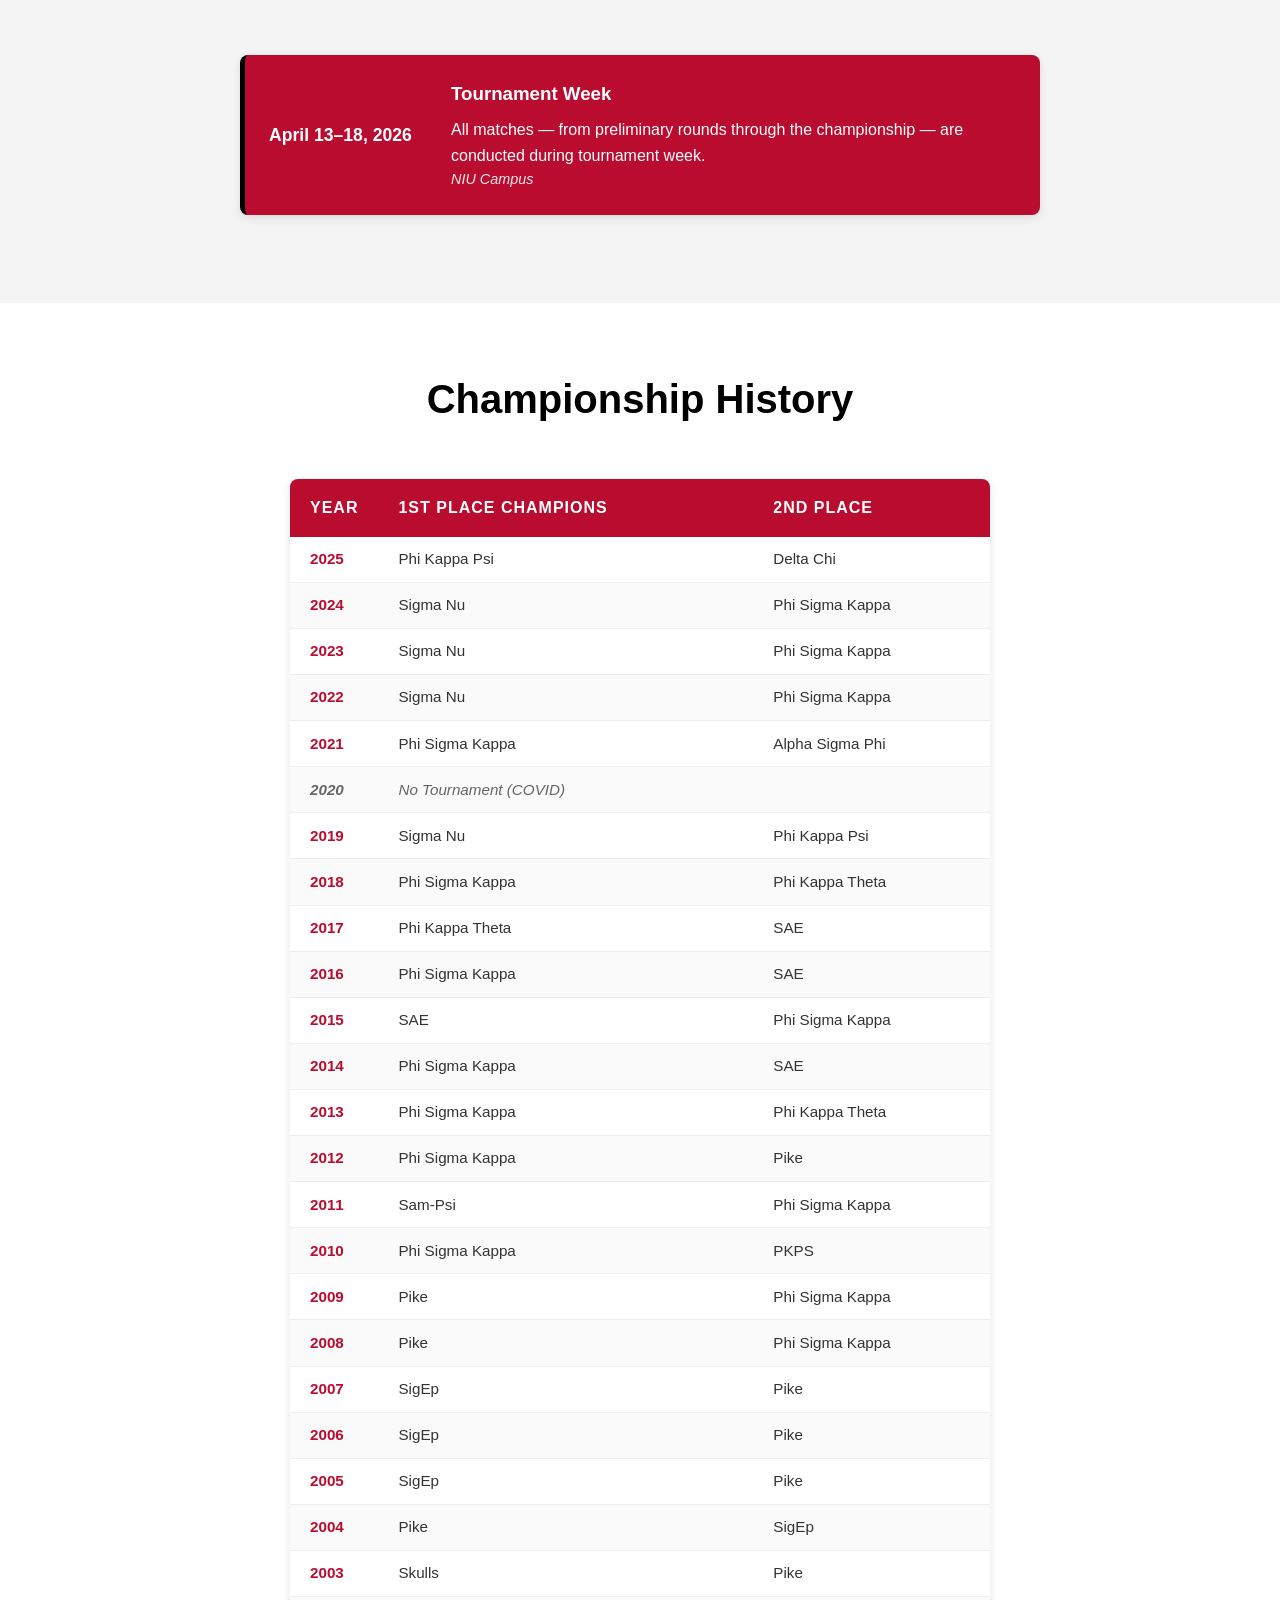
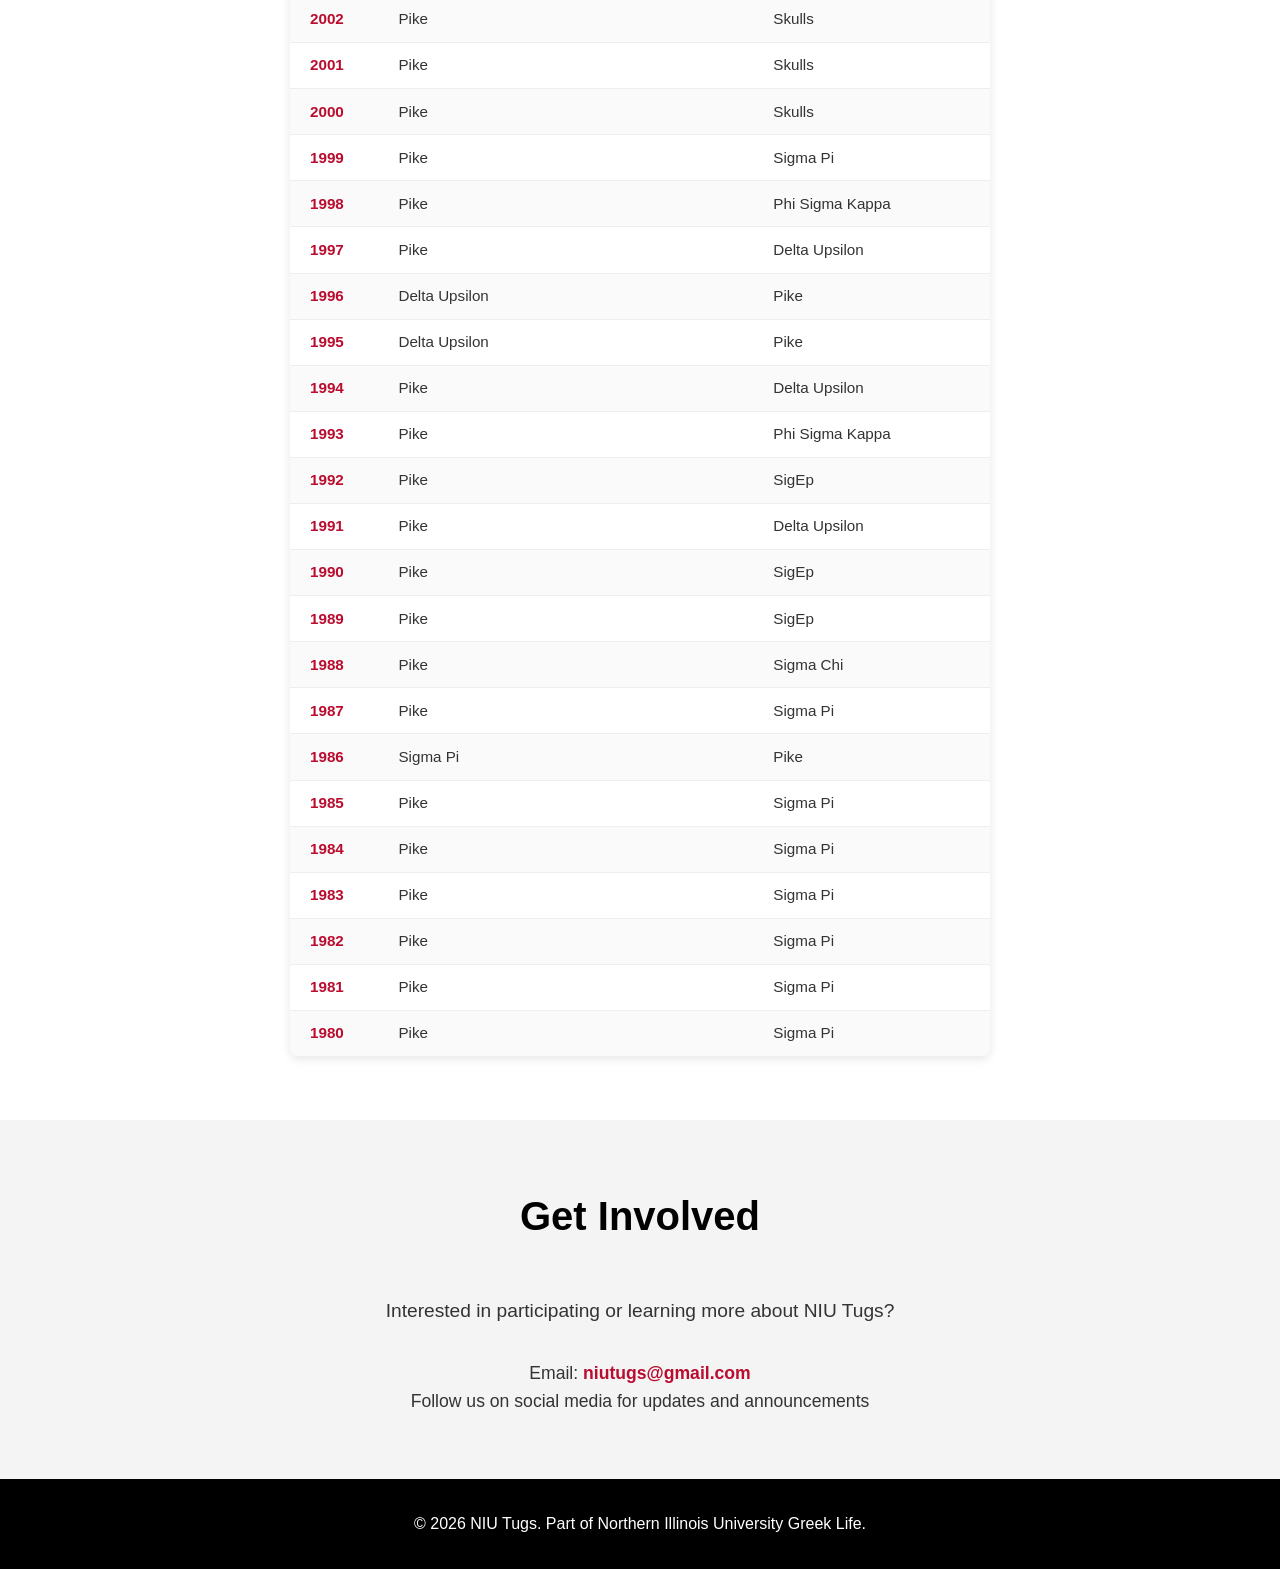
==== commit 1cefc4f0: "Final push for 3/22/2026" ====
--- a/index.html
+++ b/index.html
@@ -36,11 +36,11 @@
             <div class="about-grid">
                 <div class="about-card">
                     <h3>The Tradition</h3>
-                    <p>What started in 1967 as a friendly tug-of-war match over the East Lagoon during NIU’s Spring Fest, has now become and a battle of brotherhood's between Fraternities across campus.::: .</p>
+                    <p>What started in 1967 as a friendly tug-of-war match over the East Lagoon during NIU’s Spring Fest, has now become and a battle of brotherhood's between Fraternities across campus.</p>
                 </div>
                 <div class="about-card">
                     <h3>Brotherhood</h3>
-                    <p>More than just a competition, Tugs builds lasting bonds within fraternities. The months of training leading up to matchweek create unforgettable memories and bring ALumni together, strengthening the Greek community.</p>
+                    <p>More than just a competition, Tugs builds lasting bonds within fraternities. The months of training leading up to matchweek create unforgettable memories and bring Alumni together, strengthening the Greek community.</p>
                 </div>
                 <div class="about-card">
                     <h3>Philanthropy</h3>
@@ -83,8 +83,8 @@
                 <thead>
                     <tr>
                         <th>Year</th>
-                        <th>Champion</th>
-                        <th>Runner-Up</th>
+                        <th>1st Place Champions</th>
+                        <th>2nd Place</th>
                     </tr>
                 </thead>
                 <tbody>
@@ -92,7 +92,7 @@
                     <tr><td>2024</td><td>Sigma Nu</td><td>Phi Sigma Kappa</td></tr>
                     <tr><td>2023</td><td>Sigma Nu</td><td>Phi Sigma Kappa</td></tr>
                     <tr><td>2022</td><td>Sigma Nu</td><td>Phi Sigma Kappa</td></tr>
-                    <tr class="no-tournament"><td>2021</td><td colspan="2">No Tournament (COVID)</td></tr>
+                    <tr><td>2021</td><td>Phi Sigma Kappa</td><td>Alpha Sigma Phi</td></tr>
                     <tr class="no-tournament"><td>2020</td><td colspan="2">No Tournament (COVID)</td></tr>
                     <tr><td>2019</td><td>Sigma Nu</td><td>Phi Kappa Psi</td></tr>
                     <tr><td>2018</td><td>Phi Sigma Kappa</td><td>Phi Kappa Theta</td></tr>
@@ -152,7 +152,7 @@
 
     <footer>
         <div class="container">
-            <p>&copy; 2025 NIU Tugs. Part of Northern Illinois University Greek Life.</p>
+            <p>&copy; 2026 NIU Tugs. Part of Northern Illinois University Greek Life.</p>
         </div>
     </footer>
 
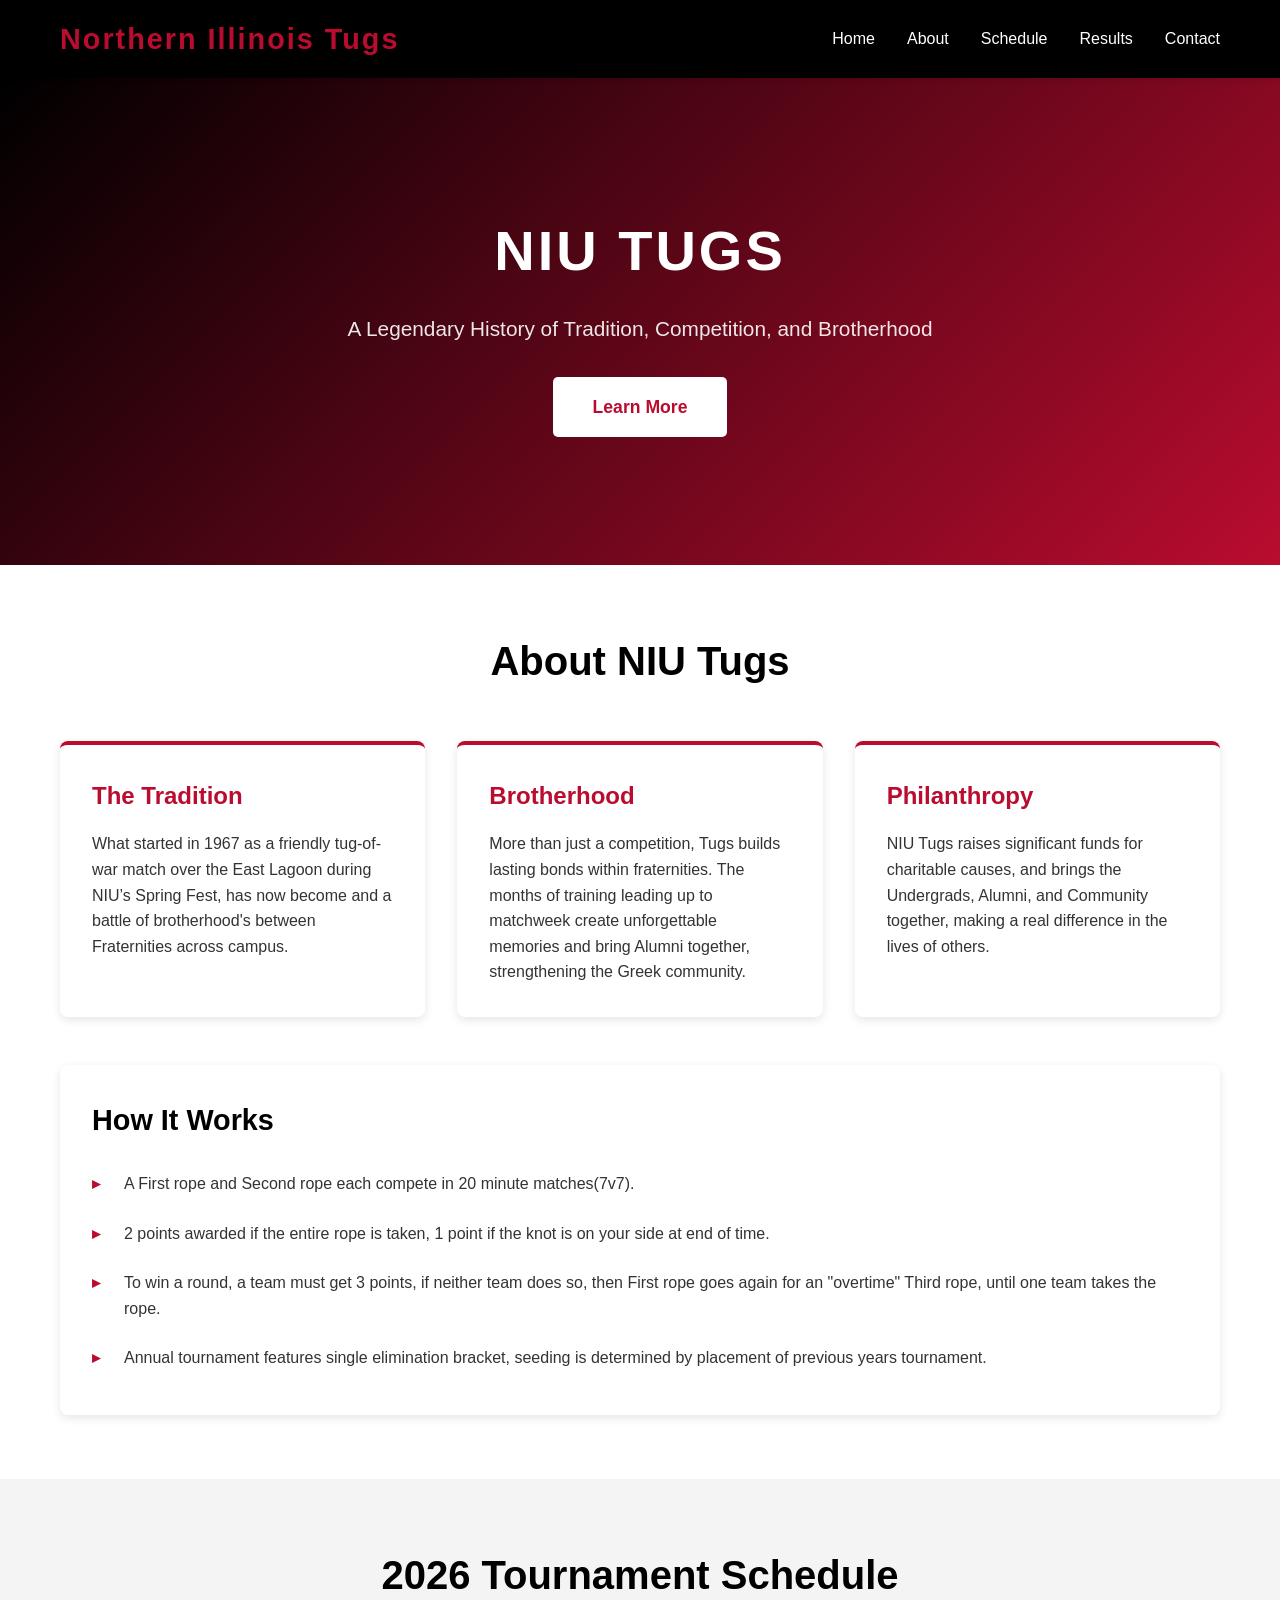
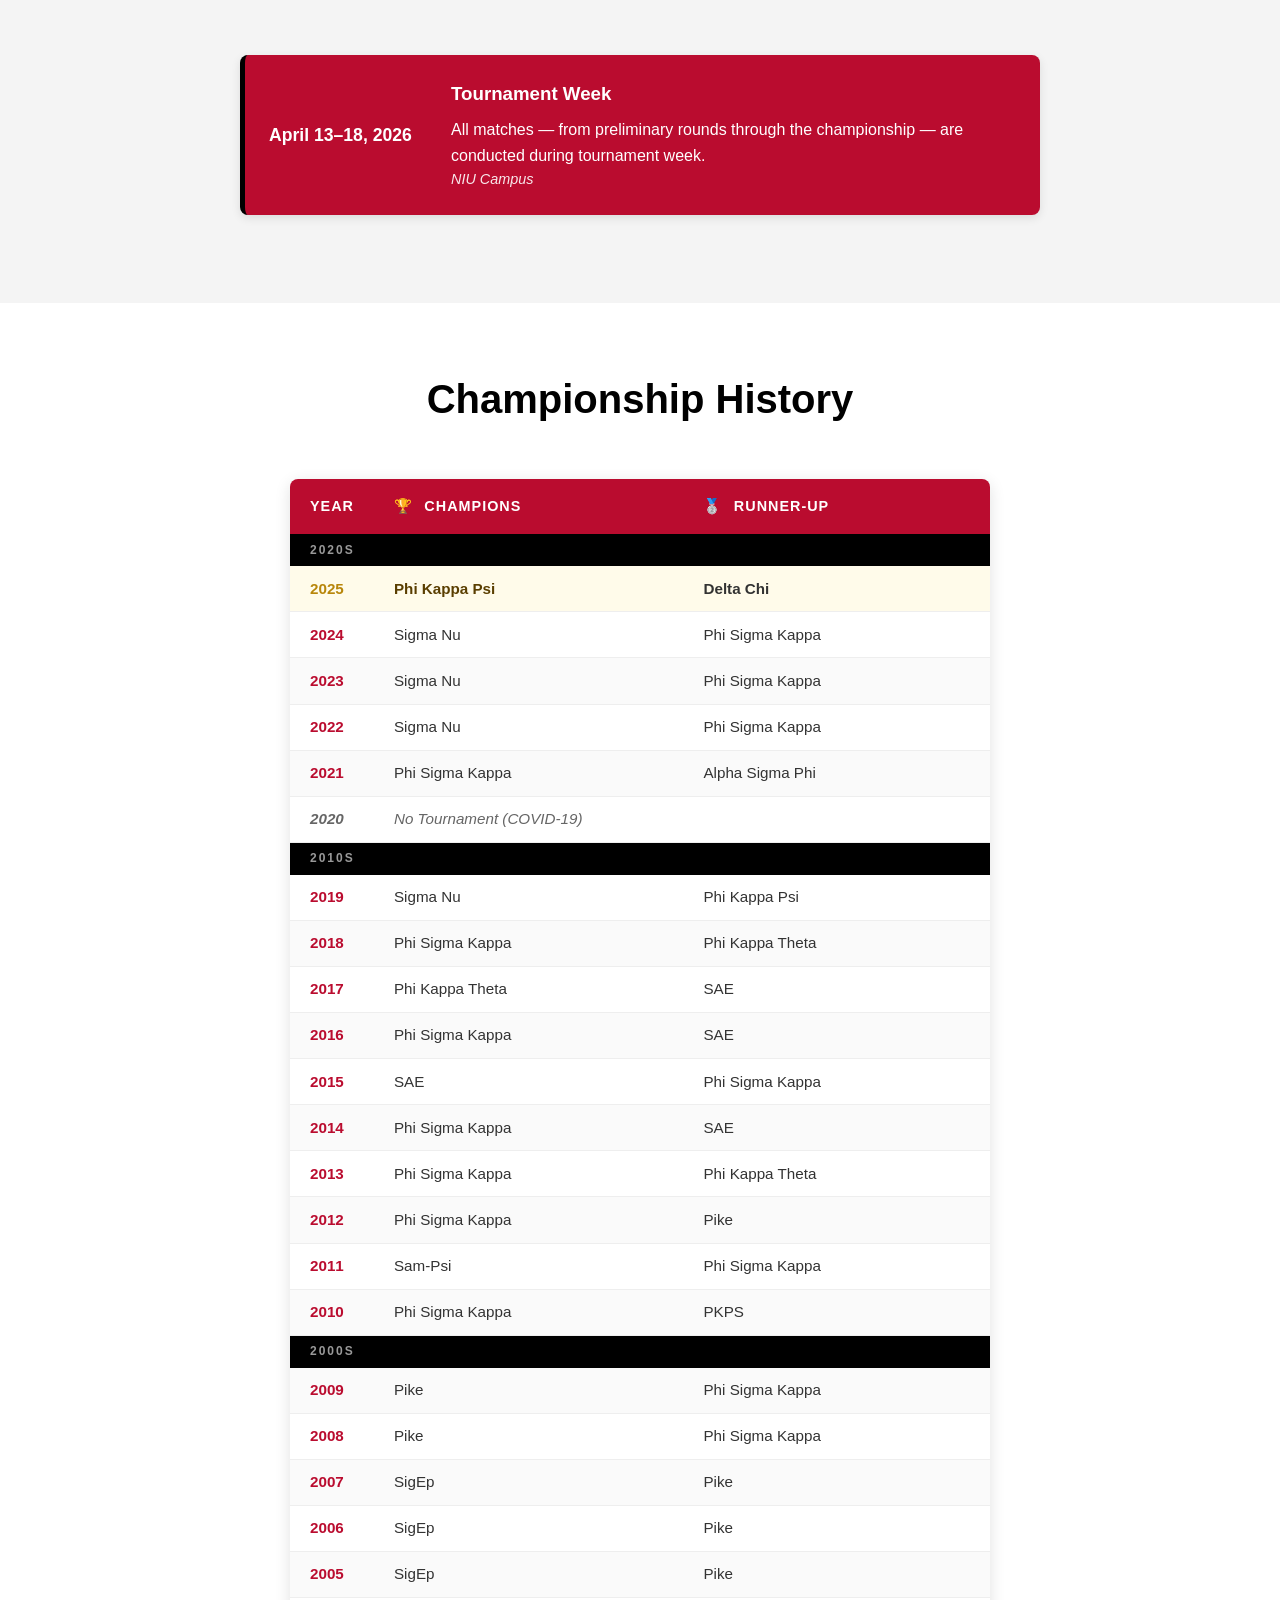
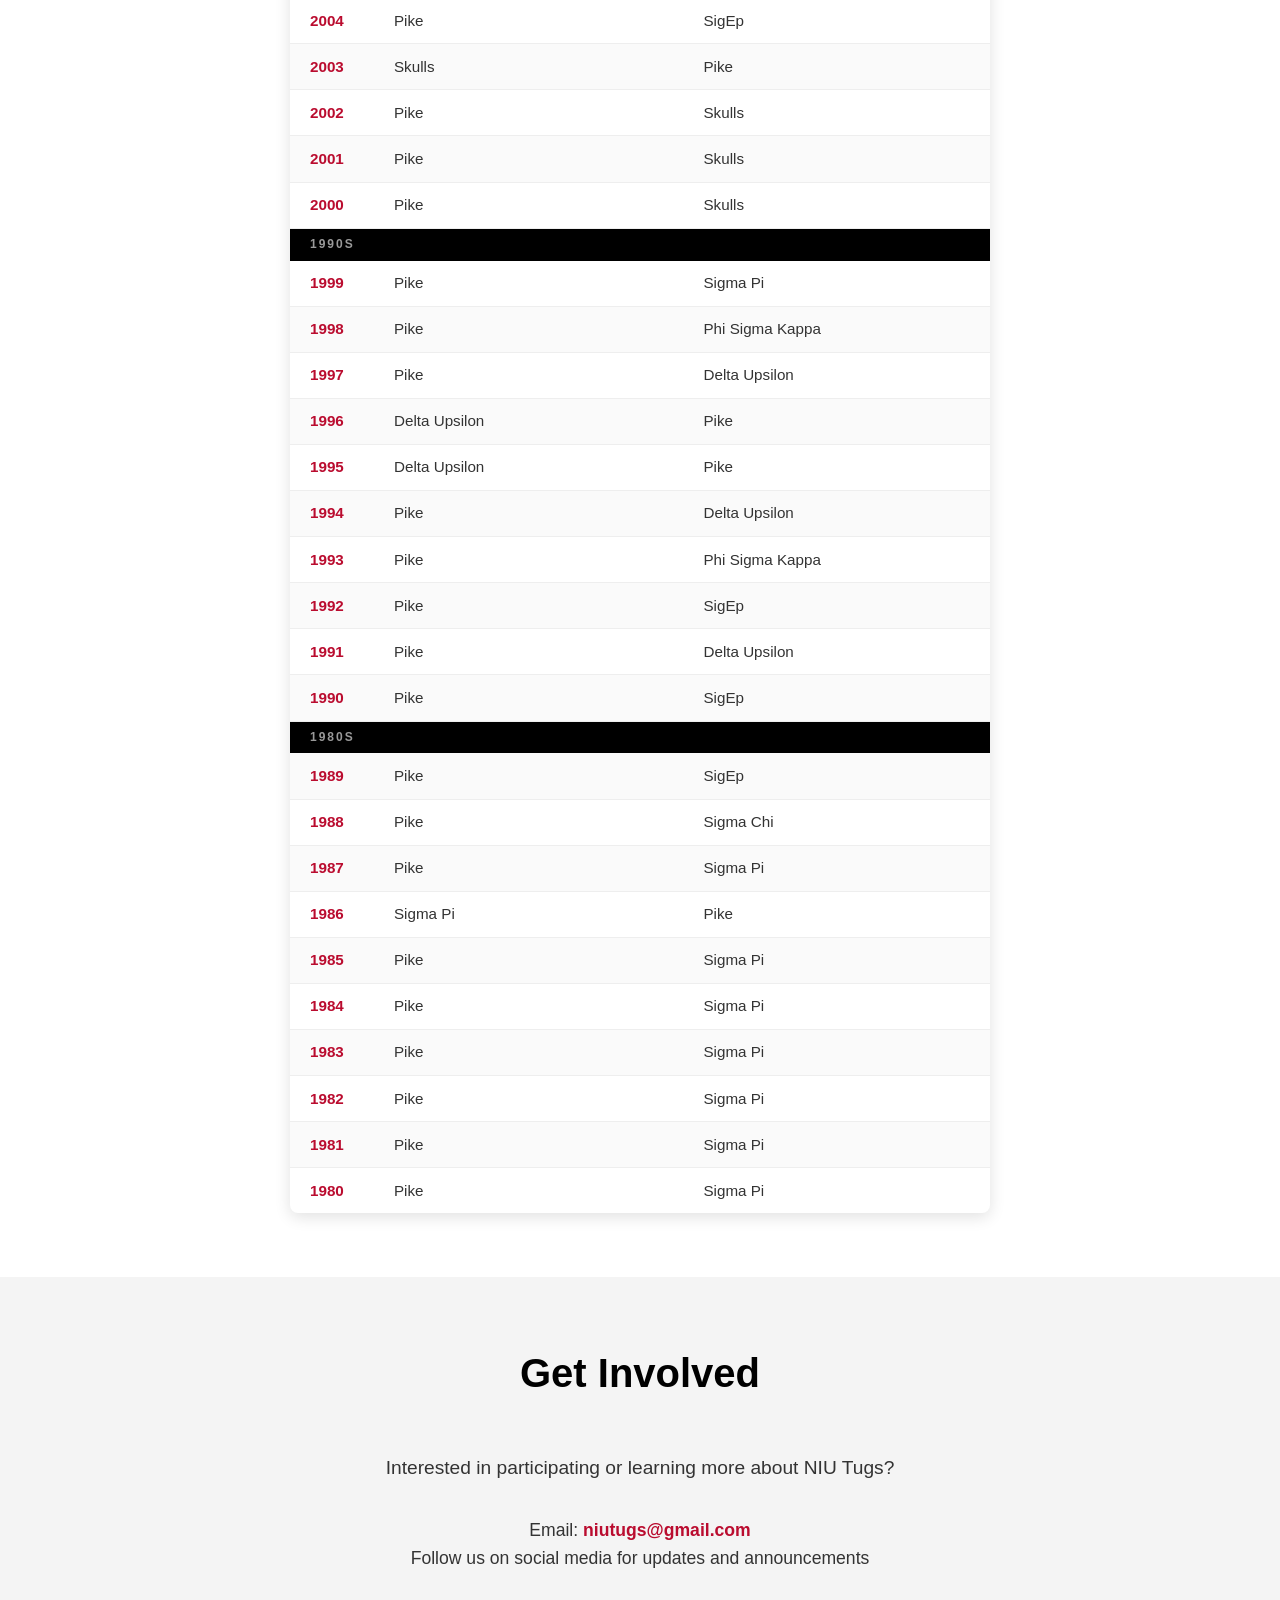
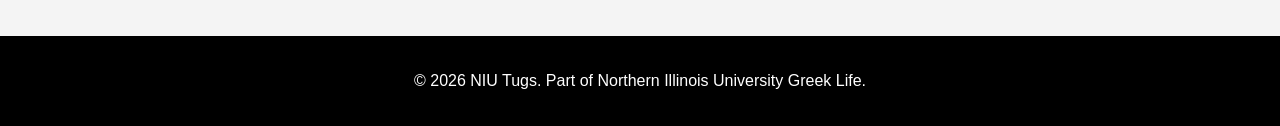
==== commit af29ad5a: "V1.2 Changing results look" ====
--- a/index.html
+++ b/index.html
@@ -83,17 +83,19 @@
                 <thead>
                     <tr>
                         <th>Year</th>
-                        <th>1st Place Champions</th>
-                        <th>2nd Place</th>
+                        <th><span class="medal gold">&#127942;</span> Champions</th>
+                        <th><span class="medal silver">&#129352;</span> Runner-Up</th>
                     </tr>
                 </thead>
                 <tbody>
-                    <tr><td>2025</td><td>Phi Kappa Psi</td><td>Delta Chi</td></tr>
+                    <tr class="decade-header"><td colspan="3">2020s</td></tr>
+                    <tr class="recent-champion"><td>2025</td><td>Phi Kappa Psi</td><td>Delta Chi</td></tr>
                     <tr><td>2024</td><td>Sigma Nu</td><td>Phi Sigma Kappa</td></tr>
                     <tr><td>2023</td><td>Sigma Nu</td><td>Phi Sigma Kappa</td></tr>
                     <tr><td>2022</td><td>Sigma Nu</td><td>Phi Sigma Kappa</td></tr>
                     <tr><td>2021</td><td>Phi Sigma Kappa</td><td>Alpha Sigma Phi</td></tr>
-                    <tr class="no-tournament"><td>2020</td><td colspan="2">No Tournament (COVID)</td></tr>
+                    <tr class="no-tournament"><td>2020</td><td colspan="2">No Tournament (COVID-19)</td></tr>
+                    <tr class="decade-header"><td colspan="3">2010s</td></tr>
                     <tr><td>2019</td><td>Sigma Nu</td><td>Phi Kappa Psi</td></tr>
                     <tr><td>2018</td><td>Phi Sigma Kappa</td><td>Phi Kappa Theta</td></tr>
                     <tr><td>2017</td><td>Phi Kappa Theta</td><td>SAE</td></tr>
@@ -104,6 +106,7 @@
                     <tr><td>2012</td><td>Phi Sigma Kappa</td><td>Pike</td></tr>
                     <tr><td>2011</td><td>Sam-Psi</td><td>Phi Sigma Kappa</td></tr>
                     <tr><td>2010</td><td>Phi Sigma Kappa</td><td>PKPS</td></tr>
+                    <tr class="decade-header"><td colspan="3">2000s</td></tr>
                     <tr><td>2009</td><td>Pike</td><td>Phi Sigma Kappa</td></tr>
                     <tr><td>2008</td><td>Pike</td><td>Phi Sigma Kappa</td></tr>
                     <tr><td>2007</td><td>SigEp</td><td>Pike</td></tr>
@@ -114,6 +117,7 @@
                     <tr><td>2002</td><td>Pike</td><td>Skulls</td></tr>
                     <tr><td>2001</td><td>Pike</td><td>Skulls</td></tr>
                     <tr><td>2000</td><td>Pike</td><td>Skulls</td></tr>
+                    <tr class="decade-header"><td colspan="3">1990s</td></tr>
                     <tr><td>1999</td><td>Pike</td><td>Sigma Pi</td></tr>
                     <tr><td>1998</td><td>Pike</td><td>Phi Sigma Kappa</td></tr>
                     <tr><td>1997</td><td>Pike</td><td>Delta Upsilon</td></tr>
@@ -124,6 +128,7 @@
                     <tr><td>1992</td><td>Pike</td><td>SigEp</td></tr>
                     <tr><td>1991</td><td>Pike</td><td>Delta Upsilon</td></tr>
                     <tr><td>1990</td><td>Pike</td><td>SigEp</td></tr>
+                    <tr class="decade-header"><td colspan="3">1980s</td></tr>
                     <tr><td>1989</td><td>Pike</td><td>SigEp</td></tr>
                     <tr><td>1988</td><td>Pike</td><td>Sigma Chi</td></tr>
                     <tr><td>1987</td><td>Pike</td><td>Sigma Pi</td></tr>
--- a/styles.css
+++ b/styles.css
@@ -237,7 +237,7 @@
     background: var(--white);
     border-radius: 8px;
     overflow: hidden;
-    box-shadow: 0 3px 10px rgba(0,0,0,0.1);
+    box-shadow: 0 4px 16px rgba(0,0,0,0.12);
 }
 
 .results-table thead {
@@ -248,9 +248,14 @@
 .results-table th {
     padding: 1rem 1.25rem;
     text-align: left;
-    font-size: 1rem;
+    font-size: 0.9rem;
     letter-spacing: 1px;
     text-transform: uppercase;
+}
+
+.medal {
+    margin-right: 0.4rem;
+    font-style: normal;
 }
 
 .results-table td {
@@ -259,12 +264,13 @@
     font-size: 0.95rem;
 }
 
-.results-table tbody tr:nth-child(even) {
+.results-table tbody tr:not(.decade-header):nth-child(even) {
     background: #fafafa;
 }
 
-.results-table tbody tr:hover {
+.results-table tbody tr:not(.decade-header):not(.no-tournament):hover {
     background: #f0e8ea;
+    cursor: default;
 }
 
 .results-table tbody tr:last-child td {
@@ -275,11 +281,38 @@
     font-weight: bold;
     color: var(--niu-red);
     width: 80px;
+}
+
+/* Decade group headers */
+.results-table tr.decade-header td {
+    background: var(--niu-black);
+    color: rgba(255,255,255,0.6);
+    font-size: 0.75rem;
+    font-weight: bold;
+    letter-spacing: 2px;
+    text-transform: uppercase;
+    padding: 0.4rem 1.25rem;
+    border-bottom: none;
+}
+
+/* Most recent champion row */
+.results-table tr.recent-champion td {
+    background: #fffbea;
+    font-weight: 600;
+}
+
+.results-table tr.recent-champion td:first-child {
+    color: #b8860b;
+}
+
+.results-table tr.recent-champion td:nth-child(2) {
+    color: #5a3e00;
 }
 
 .results-table tr.no-tournament td {
     color: var(--medium-gray);
     font-style: italic;
+    text-align: left;
 }
 
 /* Contact Section */
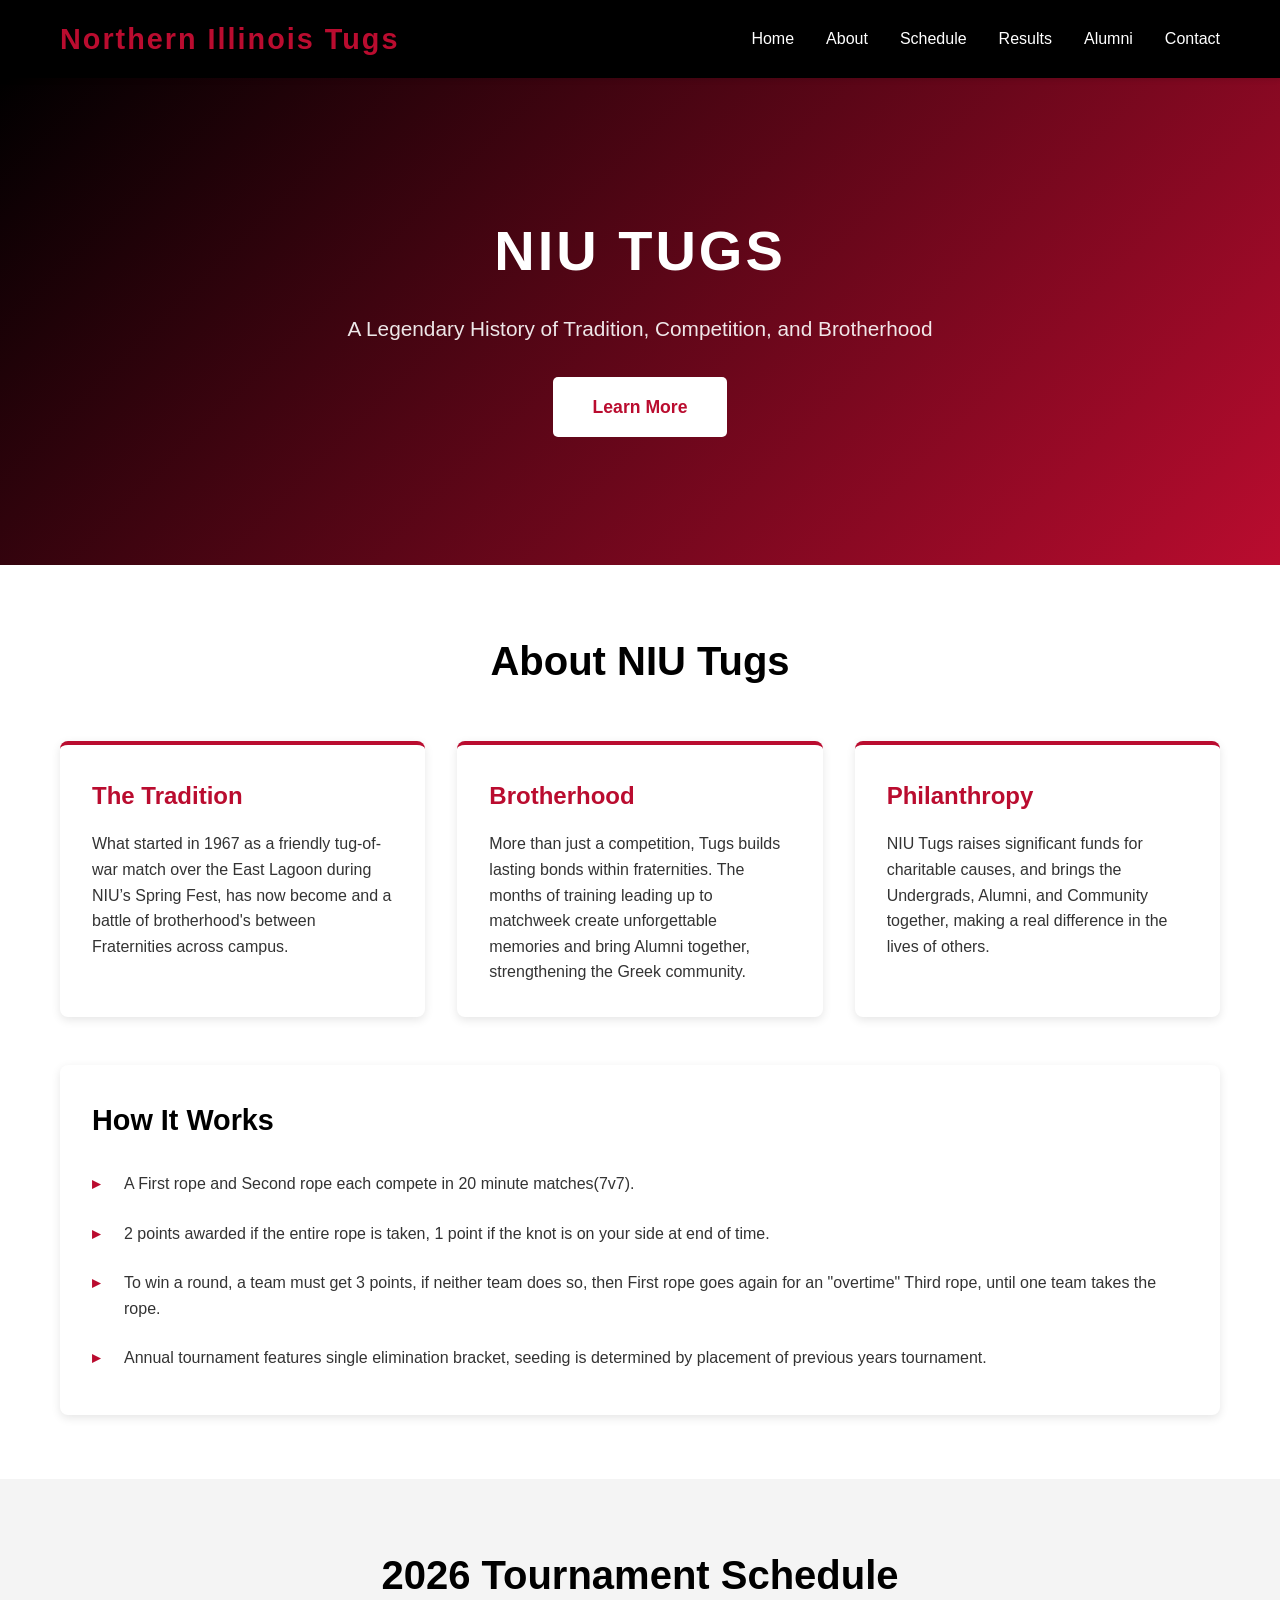
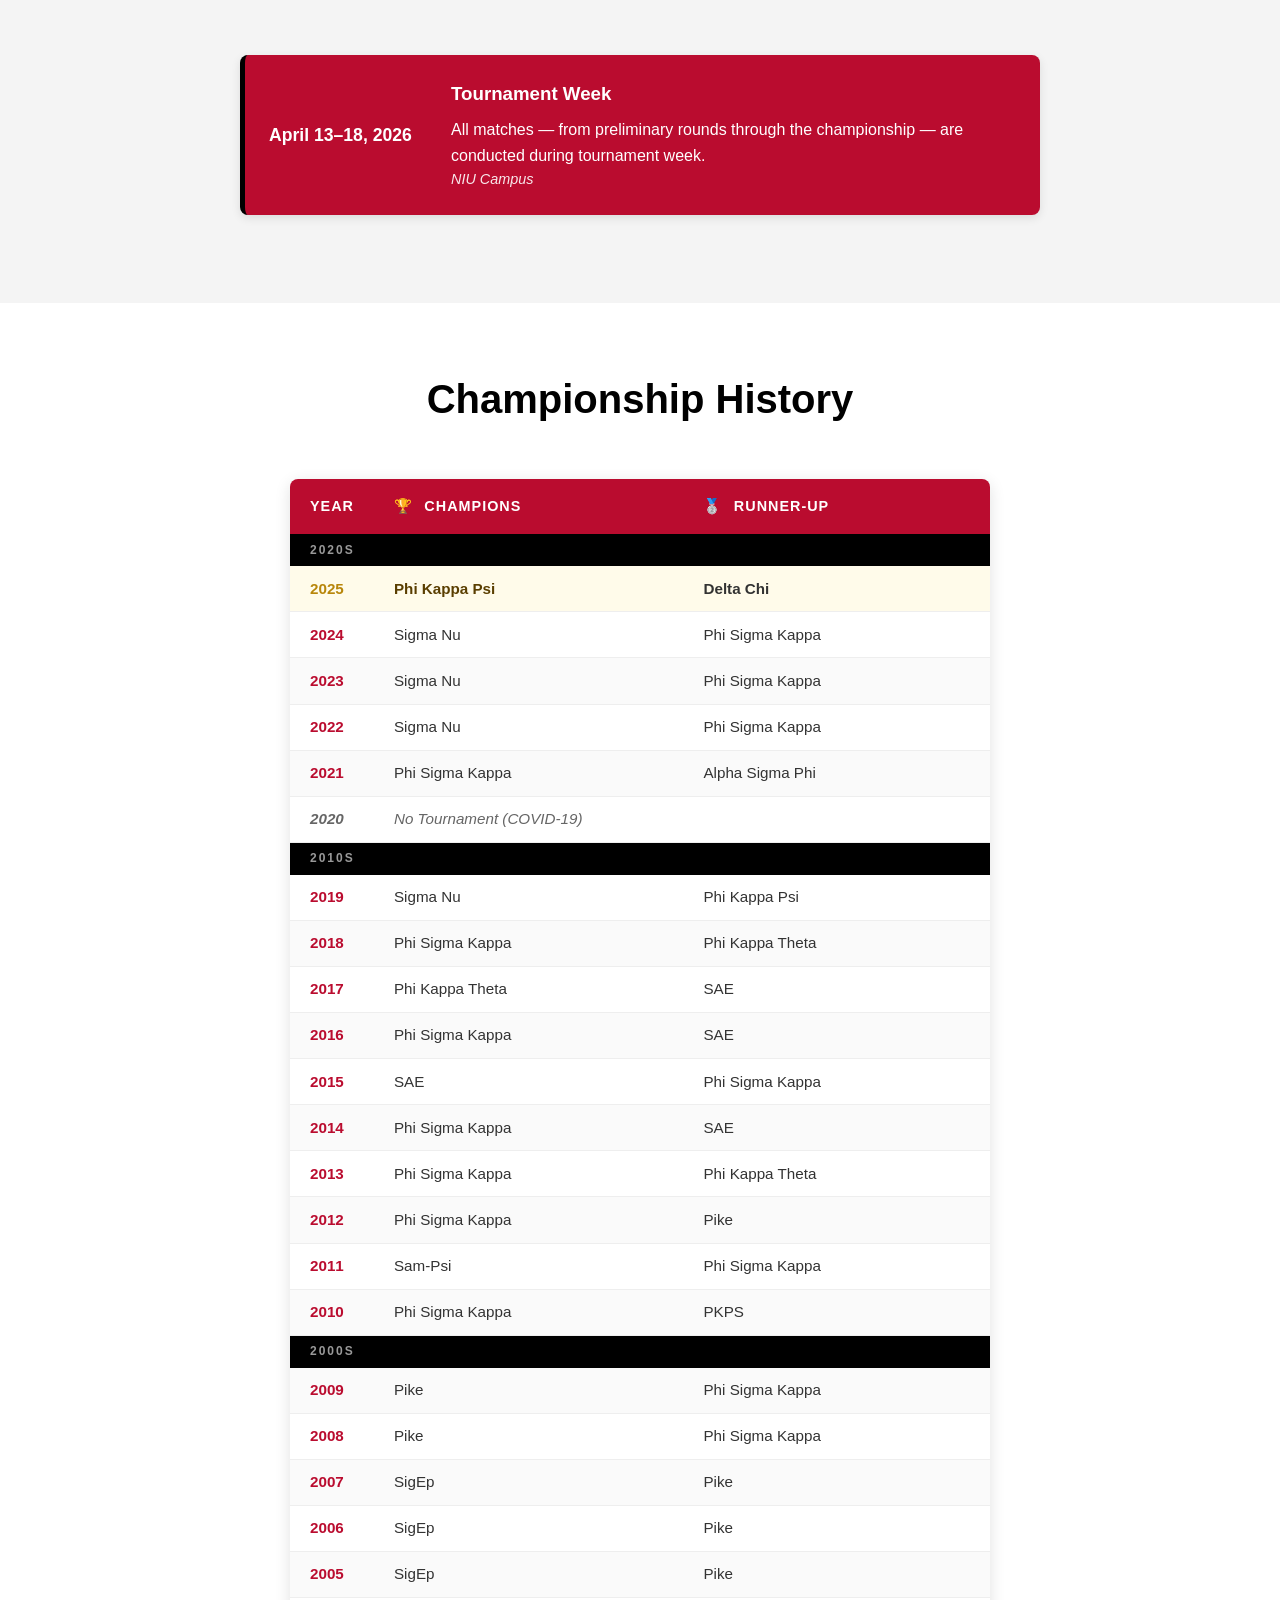
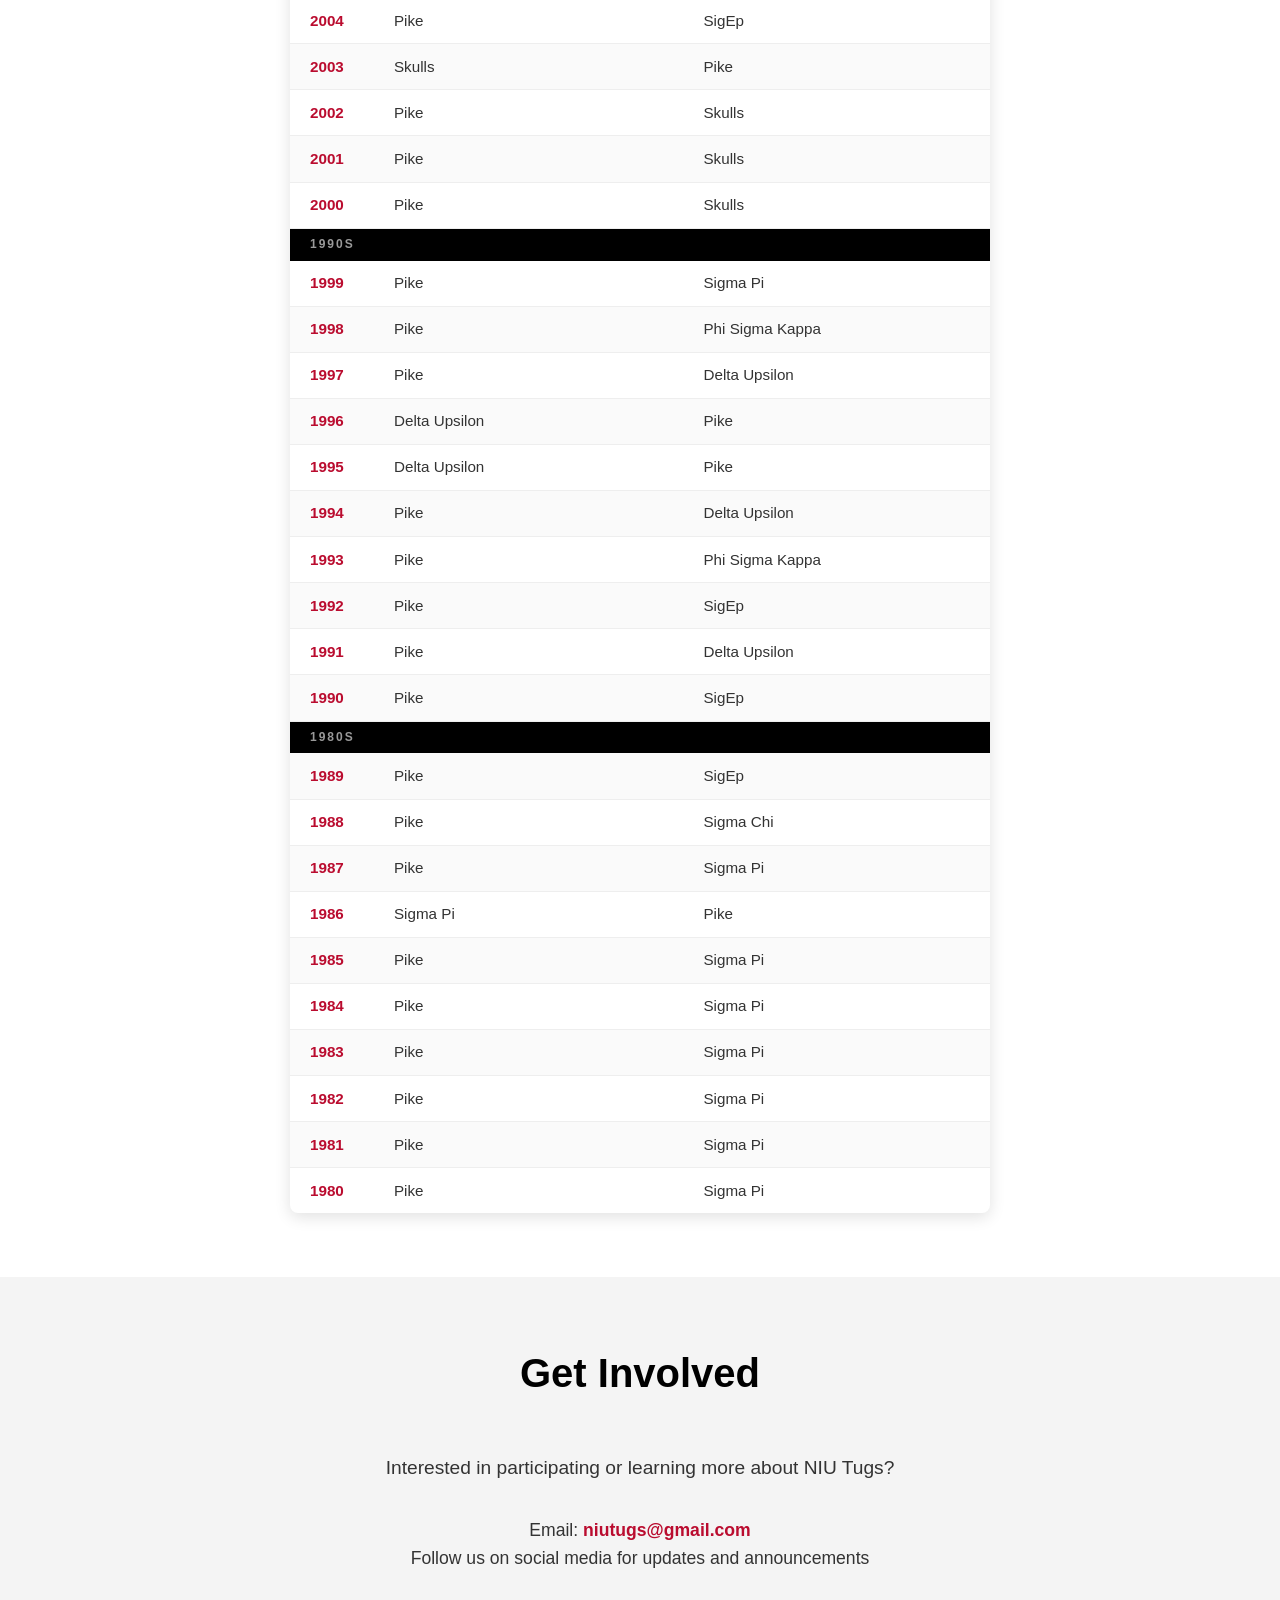
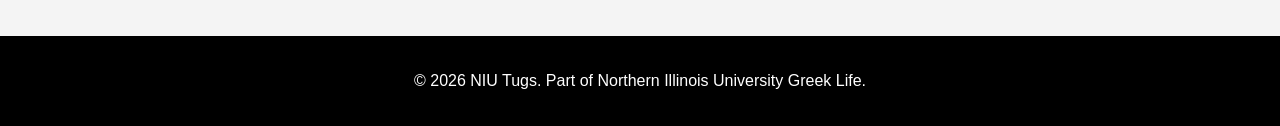
==== commit 59fc6c60: "Alumni Page" ====
--- a/index.html
+++ b/index.html
@@ -16,6 +16,7 @@
                     <li><a href="#about">About</a></li>
                     <li><a href="#schedule">Schedule</a></li>
                     <li><a href="#results">Results</a></li>
+                    <li><a href="alumni.html">Alumni</a></li>
                     <li><a href="#contact">Contact</a></li>
                 </ul>
             </div>
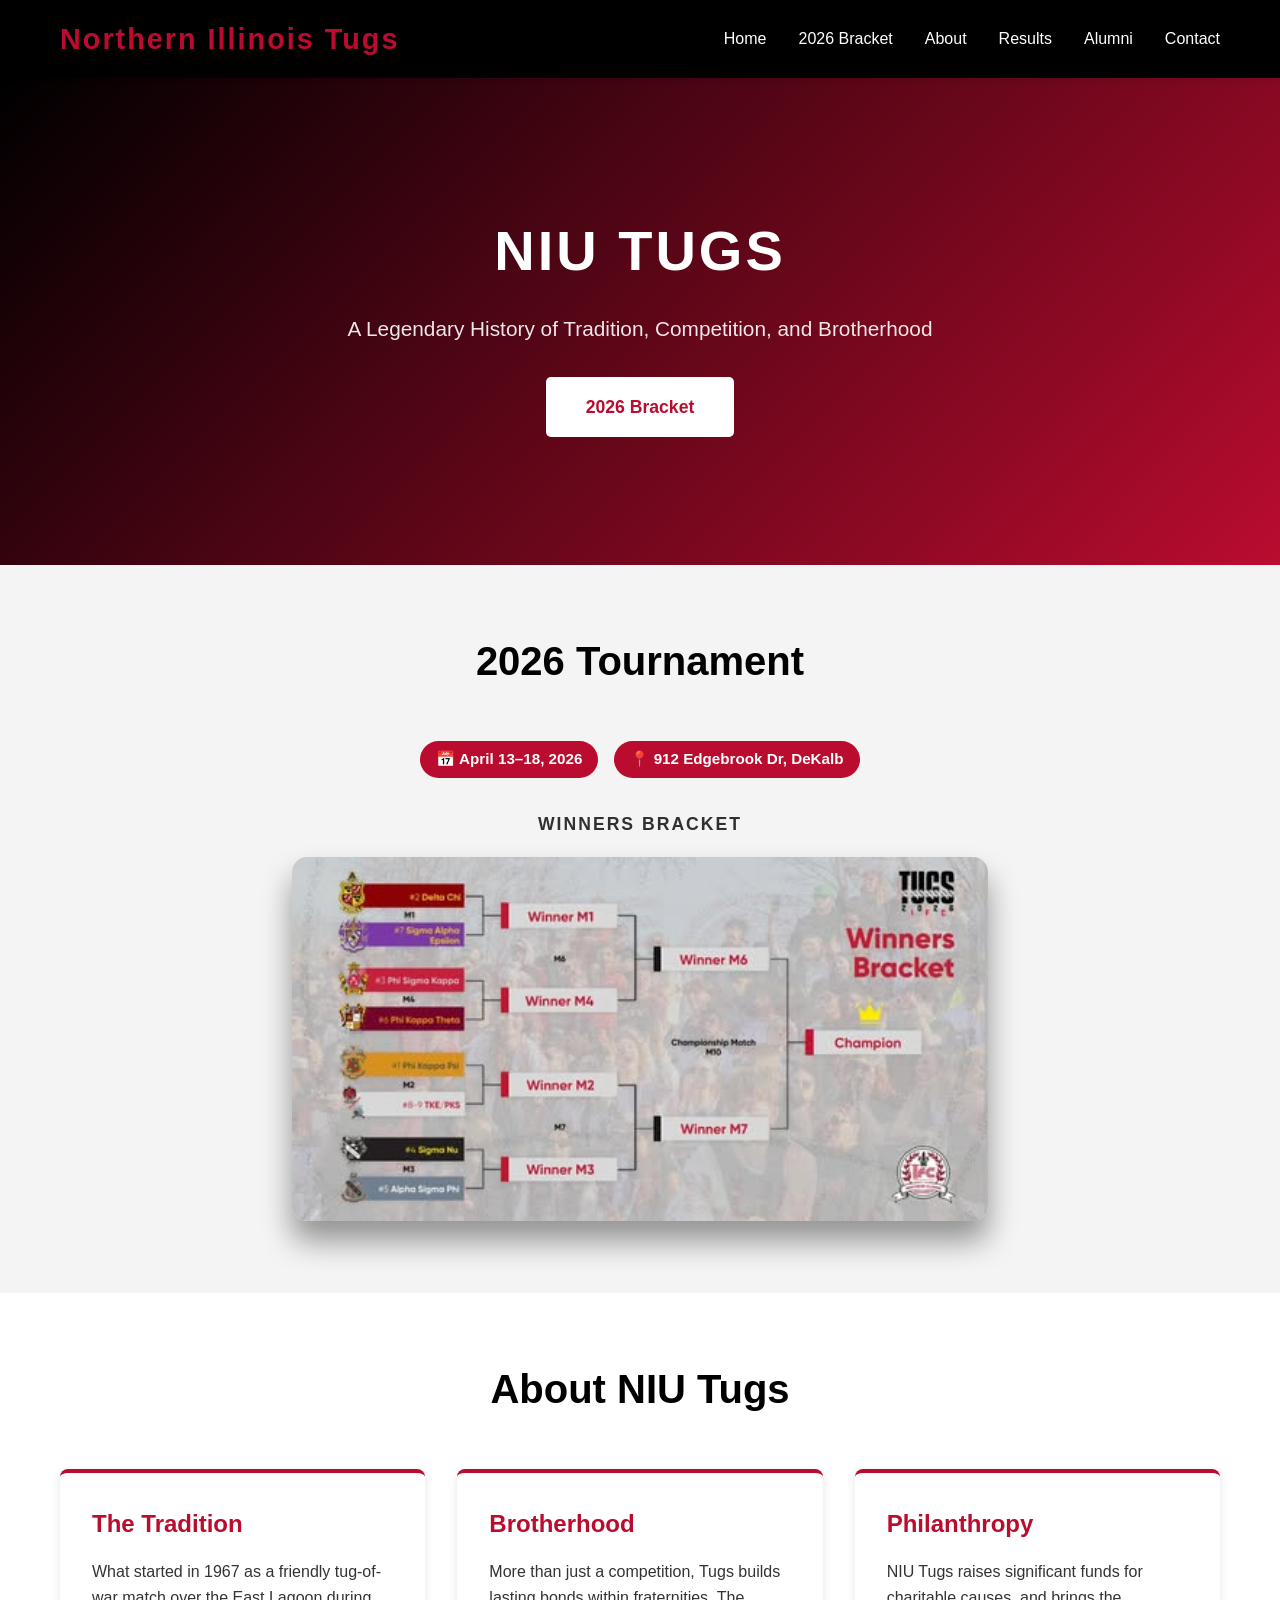
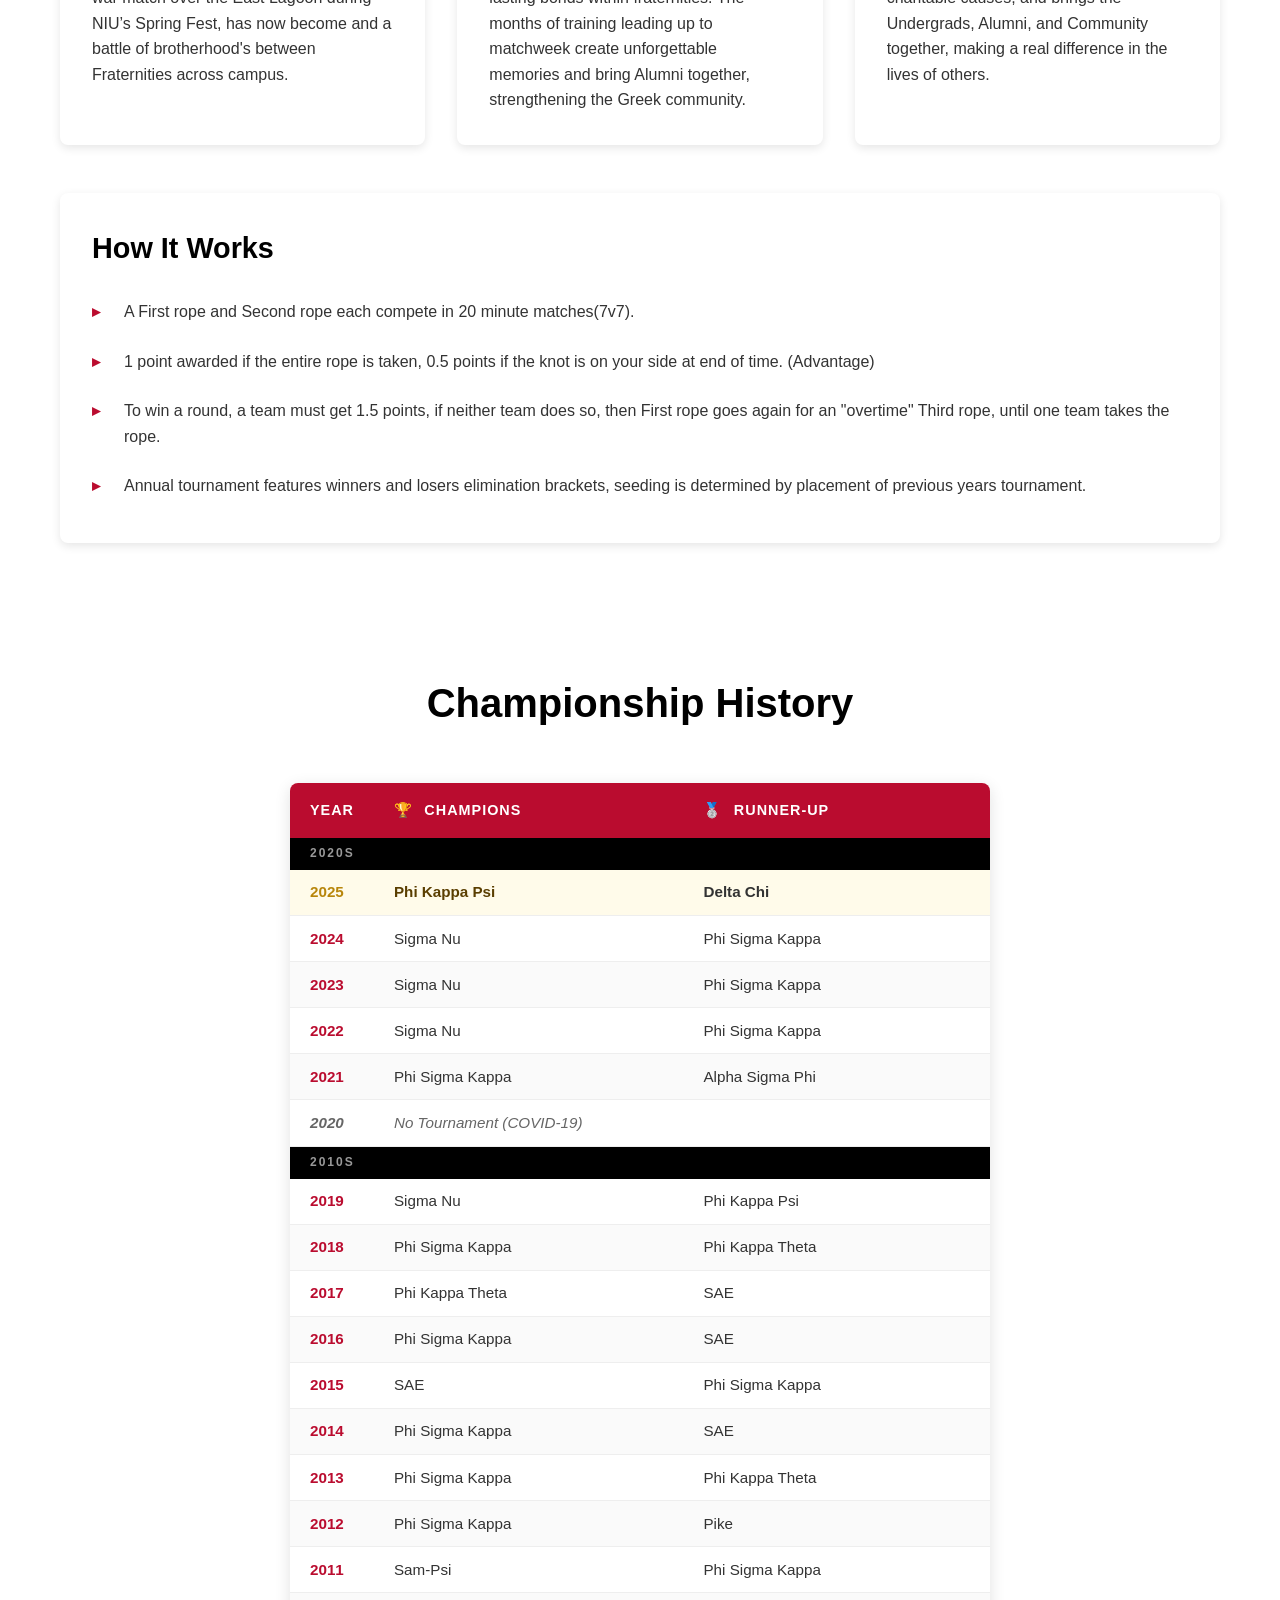
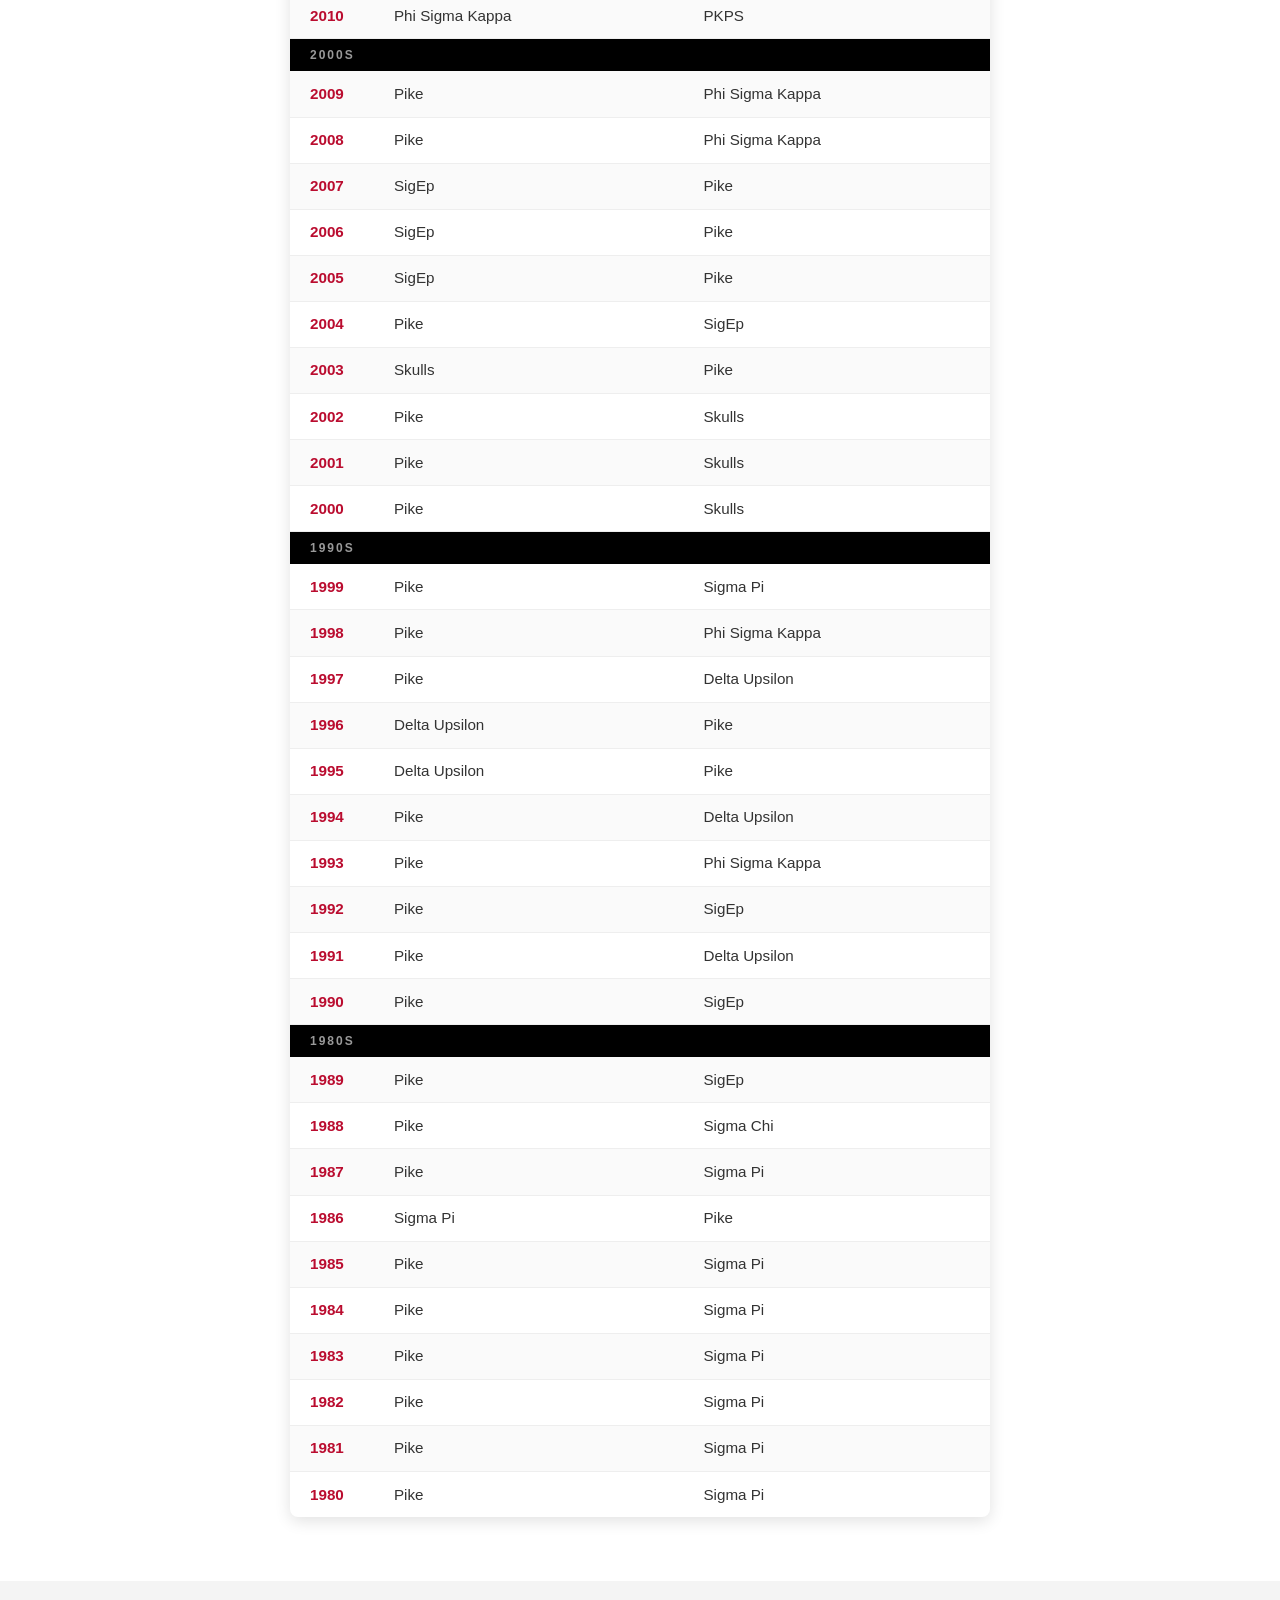
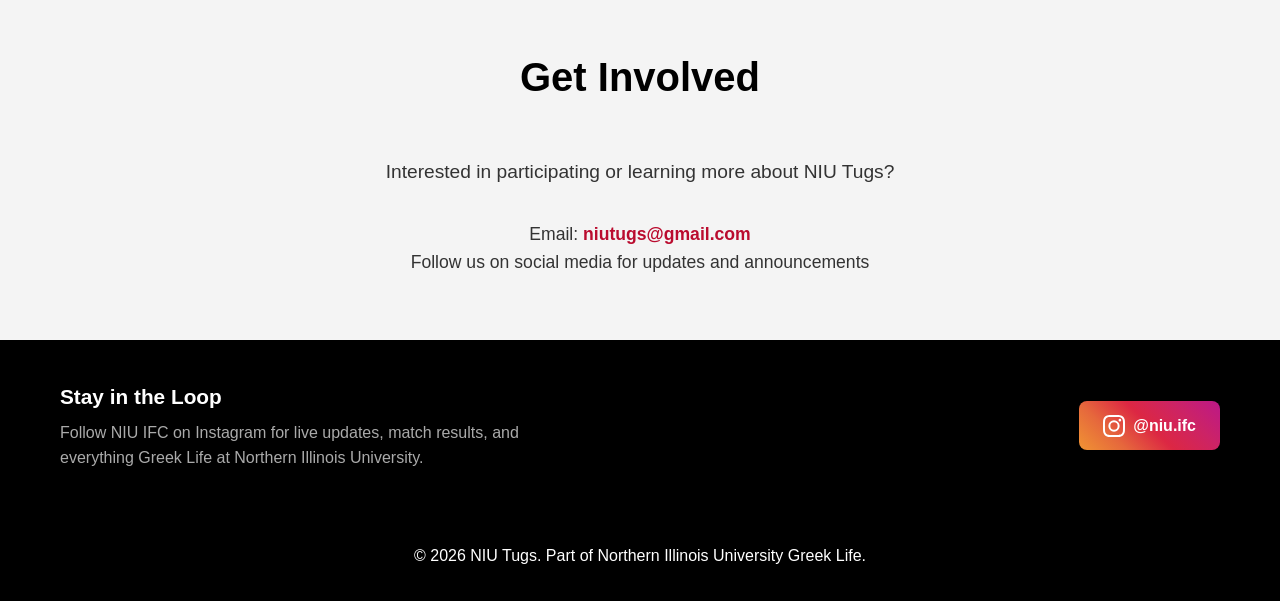
==== commit 100afe1a: "V1.3 Schedule, points, timeline" ====
--- a/index.html
+++ b/index.html
@@ -3,7 +3,13 @@
 <head>
     <meta charset="UTF-8">
     <meta name="viewport" content="width=device-width, initial-scale=1.0">
-    <title>NIU Tugs - Northern Illinois University Tug-of-War Tradition</title>
+    <title>NIU Tugs 2026 — Tournament Week April 13–18 | NIU Greek Life</title>
+    <meta name="description" content="The 2026 NIU Tugs tournament is here. Tournament week runs April 13–18 on NIU campus. View the bracket, results history, and learn about this 60-year Greek fraternity tradition.">
+    <meta property="og:title" content="NIU Tugs 2026 — Tournament Week April 13–18">
+    <meta property="og:description" content="The 2026 NIU Tugs bracket is set. Tournament week runs April 13–18 on NIU campus. 60 years of tug-of-war tradition in NIU Greek Life.">
+    <meta property="og:image" content="https://niutugs.com/Wbracket2026.jpg">
+    <meta property="og:url" content="https://niutugs.com">
+    <meta property="og:type" content="website">
     <link rel="stylesheet" href="styles.css">
 </head>
 <body>
@@ -13,8 +19,8 @@
                 <h1 class="logo">Northern Illinois Tugs</h1>
                 <ul class="nav-links">
                     <li><a href="#home">Home</a></li>
+                    <li><a href="#tournament">2026 Bracket</a></li>
                     <li><a href="#about">About</a></li>
-                    <li><a href="#schedule">Schedule</a></li>
                     <li><a href="#results">Results</a></li>
                     <li><a href="alumni.html">Alumni</a></li>
                     <li><a href="#contact">Contact</a></li>
@@ -27,7 +33,21 @@
         <div class="hero-content">
             <h2>NIU Tugs</h2>
             <p class="tagline">A Legendary History of Tradition, Competition, and Brotherhood</p>
-            <a href="#about" class="cta-button">Learn More</a>
+            <a href="#tournament" class="cta-button">2026 Bracket</a>
+        </div>
+    </section>
+
+    <section id="tournament" class="section section-dark">
+        <div class="container">
+            <h2>2026 Tournament</h2>
+            <div class="tournament-meta">
+                <span class="tournament-badge">&#128197; April 13–18, 2026</span>
+                <a href="https://www.google.com/maps/place/912+Edgebrook+Dr,+DeKalb,+IL+60115/@41.9468207,-88.768852,364m/data=!3m1!1e3!4m6!3m5!1s0x880f2addf4143705:0xee4ebbb374c01831!8m2!3d41.9468027!4d-88.7689575!16s%2Fg%2F11c25qjf4_?entry=ttu&g_ep=EgoyMDI2MDQwMS4wIKXMDSoASAFQAw%3D%3D" target="_blank" rel="noopener" class="tournament-badge tournament-badge-link">&#128205; 912 Edgebrook Dr, DeKalb</a>
+            </div>
+            <h3 class="bracket-label">Winners Bracket</h3>
+            <div class="bracket-img-wrap">
+                <img src="Wbracket2026.jpg" alt="2026 NIU Tugs Winners Bracket" class="bracket-img">
+            </div>
         </div>
     </section>
 
@@ -53,26 +73,10 @@
                 <h3>How It Works</h3>
                 <ul class="rules-list">
                     <li>A First rope and Second rope each compete in 20 minute matches(7v7).  </li>
-                    <li>2 points awarded if the entire rope is taken, 1 point if the knot is on your side at end of time.</li>
-                    <li>To win a round, a team must get 3 points, if neither team does so, then First rope goes again for an "overtime" Third rope, until one team takes the rope.  </li>
-                    <li>Annual tournament features single elimination bracket, seeding is determined by placement of previous years tournament.</li>
+                    <li>1 point awarded if the entire rope is taken, 0.5 points if the knot is on your side at end of time. (Advantage)</li>
+                    <li>To win a round, a team must get 1.5 points, if neither team does so, then First rope goes again for an "overtime" Third rope, until one team takes the rope.  </li>
+                    <li>Annual tournament features winners and losers elimination brackets, seeding is determined by placement of previous years tournament.</li>
                 </ul>
-            </div>
-        </div>
-    </section>
-
-    <section id="schedule" class="section section-dark">
-        <div class="container">
-            <h2>2026 Tournament Schedule</h2>
-            <div class="schedule-container">
-                <div class="schedule-item highlight">
-                    <div class="date">April 13–18, 2026</div>
-                    <div class="event-details">
-                        <h3>Tournament Week</h3>
-                        <p>All matches — from preliminary rounds through the championship — are conducted during tournament week.</p>
-                        <p class="location">NIU Campus</p>
-                    </div>
-                </div>
             </div>
         </div>
     </section>
@@ -156,6 +160,19 @@
         </div>
     </section>
 
+    <section class="section ifc-follow">
+        <div class="container ifc-follow-inner">
+            <div class="ifc-text">
+                <h3>Stay in the Loop</h3>
+                <p>Follow NIU IFC on Instagram for live updates, match results, and everything Greek Life at Northern Illinois University.</p>
+            </div>
+            <a href="https://www.instagram.com/niu.ifc/" target="_blank" rel="noopener" class="ifc-btn">
+                <svg xmlns="http://www.w3.org/2000/svg" width="22" height="22" viewBox="0 0 24 24" fill="currentColor" style="vertical-align:middle;margin-right:8px"><path d="M12 2.163c3.204 0 3.584.012 4.85.07 1.366.062 2.633.334 3.608 1.308.975.975 1.246 2.242 1.308 3.608.058 1.266.07 1.646.07 4.85s-.012 3.584-.07 4.85c-.062 1.366-.334 2.633-1.308 3.608-.975.975-2.242 1.246-3.608 1.308-1.266.058-1.646.07-4.85.07s-3.584-.012-4.85-.07c-1.366-.062-2.633-.334-3.608-1.308-.975-.975-1.246-2.242-1.308-3.608C2.175 15.584 2.163 15.204 2.163 12s.012-3.584.07-4.85c.062-1.366.334-2.633 1.308-3.608.975-.975 2.242-1.246 3.608-1.308C8.416 2.175 8.796 2.163 12 2.163zm0-2.163C8.741 0 8.332.014 7.052.072 5.197.157 3.355.673 2.014 2.014.673 3.355.157 5.197.072 7.052.014 8.332 0 8.741 0 12c0 3.259.014 3.668.072 4.948.085 1.855.601 3.697 1.942 5.038 1.341 1.341 3.183 1.857 5.038 1.942C8.332 23.986 8.741 24 12 24s3.668-.014 4.948-.072c1.855-.085 3.697-.601 5.038-1.942 1.341-1.341 1.857-3.183 1.942-5.038.058-1.28.072-1.689.072-4.948s-.014-3.668-.072-4.948c-.085-1.855-.601-3.697-1.942-5.038C20.645.673 18.803.157 16.948.072 15.668.014 15.259 0 12 0zm0 5.838a6.162 6.162 0 1 0 0 12.324 6.162 6.162 0 0 0 0-12.324zm0 10.162a4 4 0 1 1 0-8 4 4 0 0 1 0 8zm6.406-11.845a1.44 1.44 0 1 0 0 2.881 1.44 1.44 0 0 0 0-2.881z"/></svg>
+                @niu.ifc
+            </a>
+        </div>
+    </section>
+
     <footer>
         <div class="container">
             <p>&copy; 2026 NIU Tugs. Part of Northern Illinois University Greek Life.</p>
--- a/styles.css
+++ b/styles.css
@@ -225,7 +225,7 @@
 }
 
 .schedule-item.highlight .location {
-    color: rgba(255,255,255,0.9);
+    color: rgba(85, 239, 54, 0.956);
 }
 
 /* Results Section */
@@ -345,6 +345,97 @@
     padding: 2rem;
 }
 
+/* 2026 Tournament Section */
+.tournament-meta {
+    display: flex;
+    gap: 1rem;
+    justify-content: center;
+    margin-bottom: 2rem;
+    flex-wrap: wrap;
+}
+
+.tournament-badge {
+    background: var(--niu-red);
+    color: var(--white);
+    padding: 0.4rem 1rem;
+    border-radius: 20px;
+    font-weight: 600;
+    font-size: 0.95rem;
+}
+
+.bracket-label {
+    text-align: center;
+    font-size: 1.1rem;
+    text-transform: uppercase;
+    letter-spacing: 2px;
+    color: var(--niu-black);
+    margin-bottom: 1.2rem;
+    opacity: 0.8;
+}
+
+.bracket-img-wrap {
+    text-align: center;
+}
+
+.bracket-img {
+    width: 60%;
+    max-width: 1100px;
+    border-radius: 15px;
+    box-shadow: 0 20px 30px rgba(0,0,0,0.4);
+}
+
+.tournament-badge-link {
+    text-decoration: none;
+    transition: opacity 0.2s;
+}
+
+.tournament-badge-link:hover {
+    opacity: 0.8;
+}
+
+/* IFC Follow Section */
+.ifc-follow {
+    background: var(--niu-black);
+    padding: 2.5rem 0;
+}
+
+.ifc-follow-inner {
+    display: flex;
+    align-items: center;
+    justify-content: space-between;
+    gap: 2rem;
+    flex-wrap: wrap;
+}
+
+.ifc-text h3 {
+    color: var(--white);
+    font-size: 1.3rem;
+    margin-bottom: 0.4rem;
+}
+
+.ifc-text p {
+    color: #aaa;
+    max-width: 500px;
+}
+
+.ifc-btn {
+    display: inline-flex;
+    align-items: center;
+    background: linear-gradient(45deg, #f09433, #e6683c, #dc2743, #cc2366, #bc1888);
+    color: var(--white);
+    padding: 0.75rem 1.5rem;
+    border-radius: 8px;
+    font-weight: 700;
+    font-size: 1rem;
+    text-decoration: none;
+    white-space: nowrap;
+    transition: opacity 0.2s;
+}
+
+.ifc-btn:hover {
+    opacity: 0.85;
+}
+
 /* Responsive Design */
 @media (max-width: 768px) {
     .nav-links {
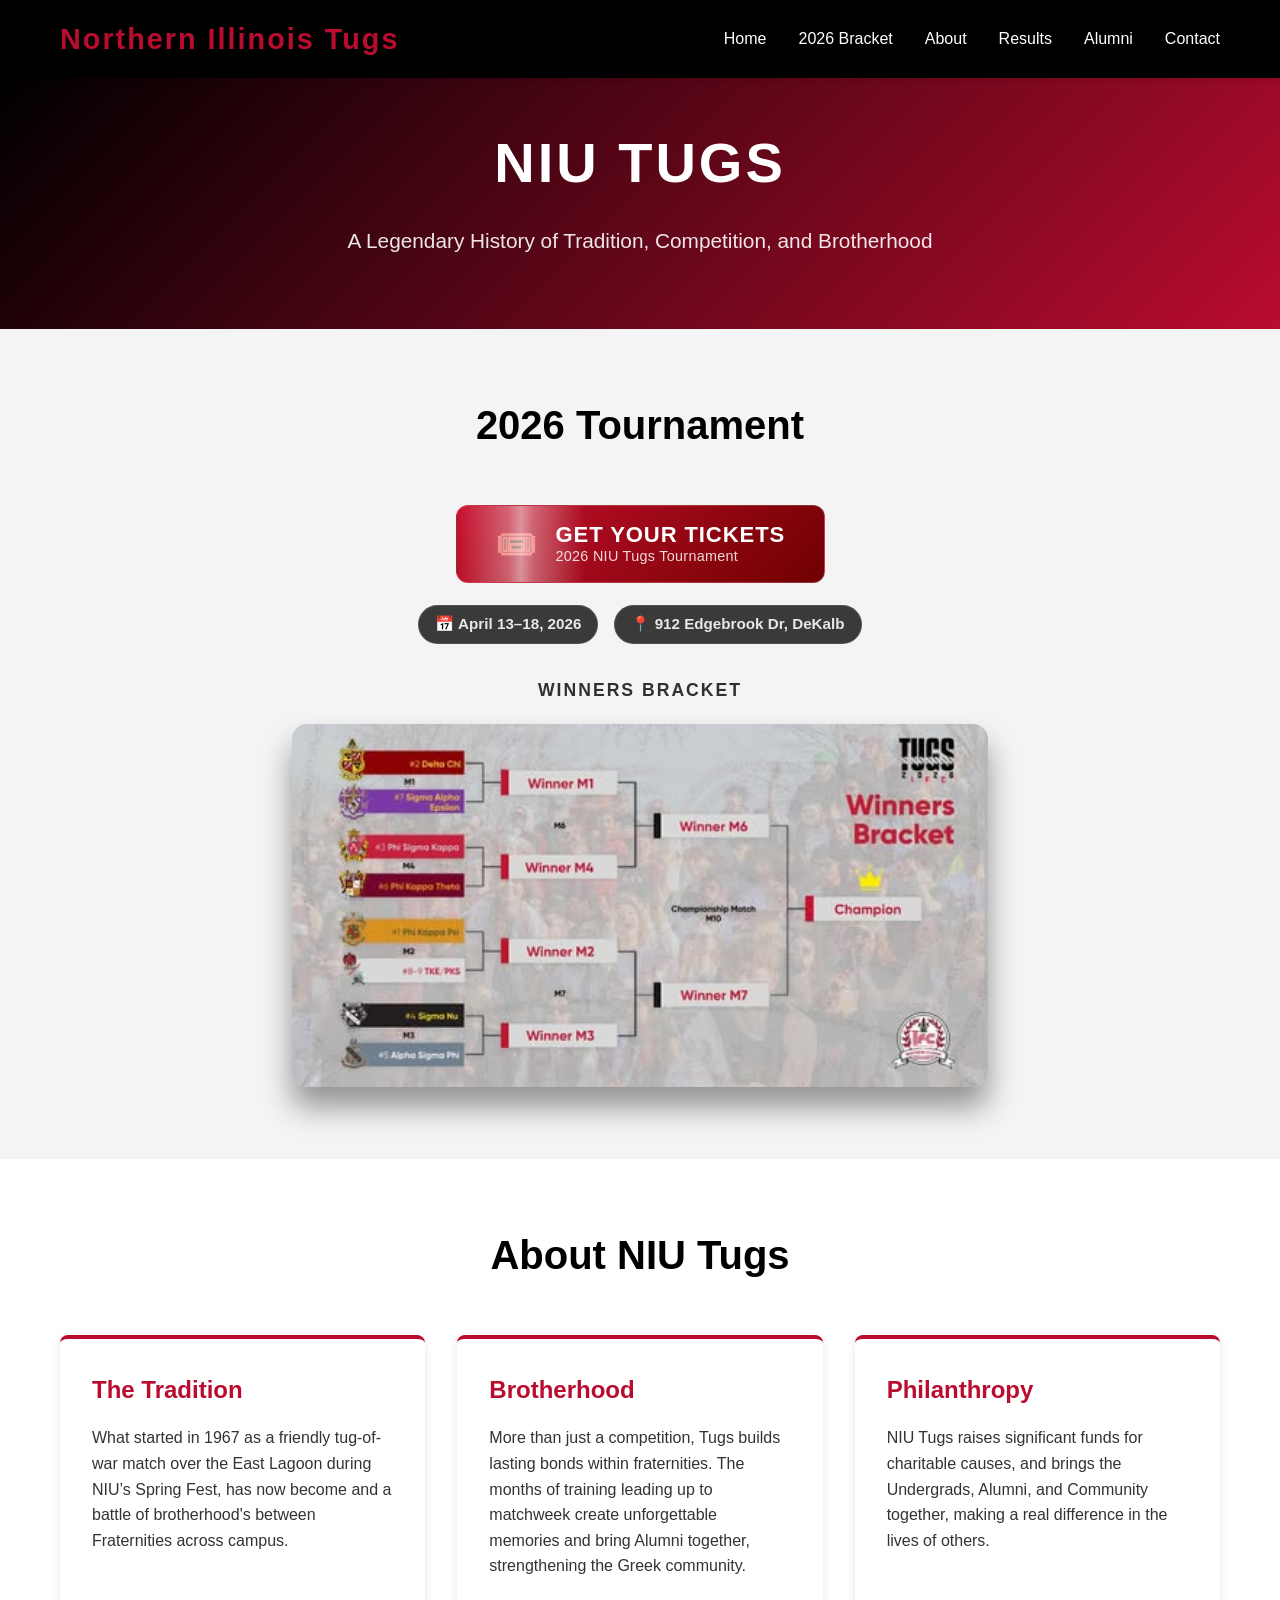
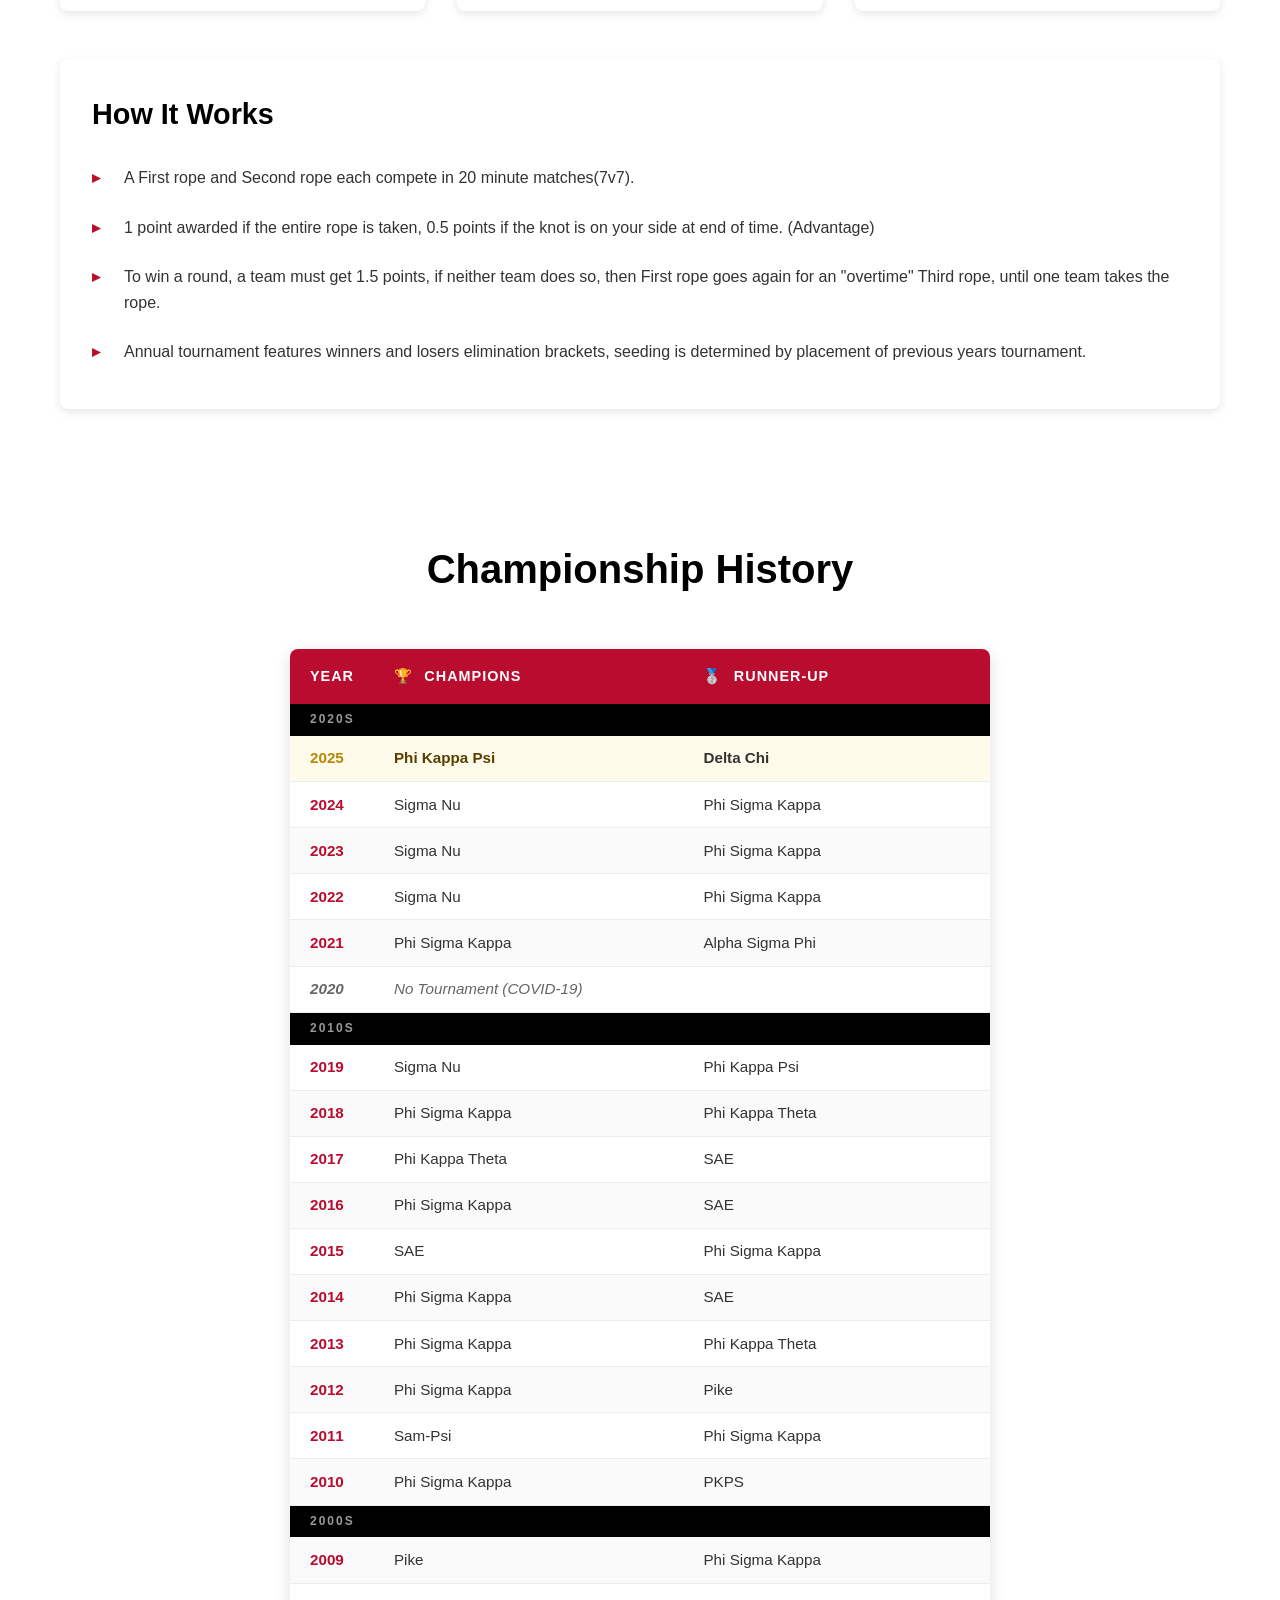
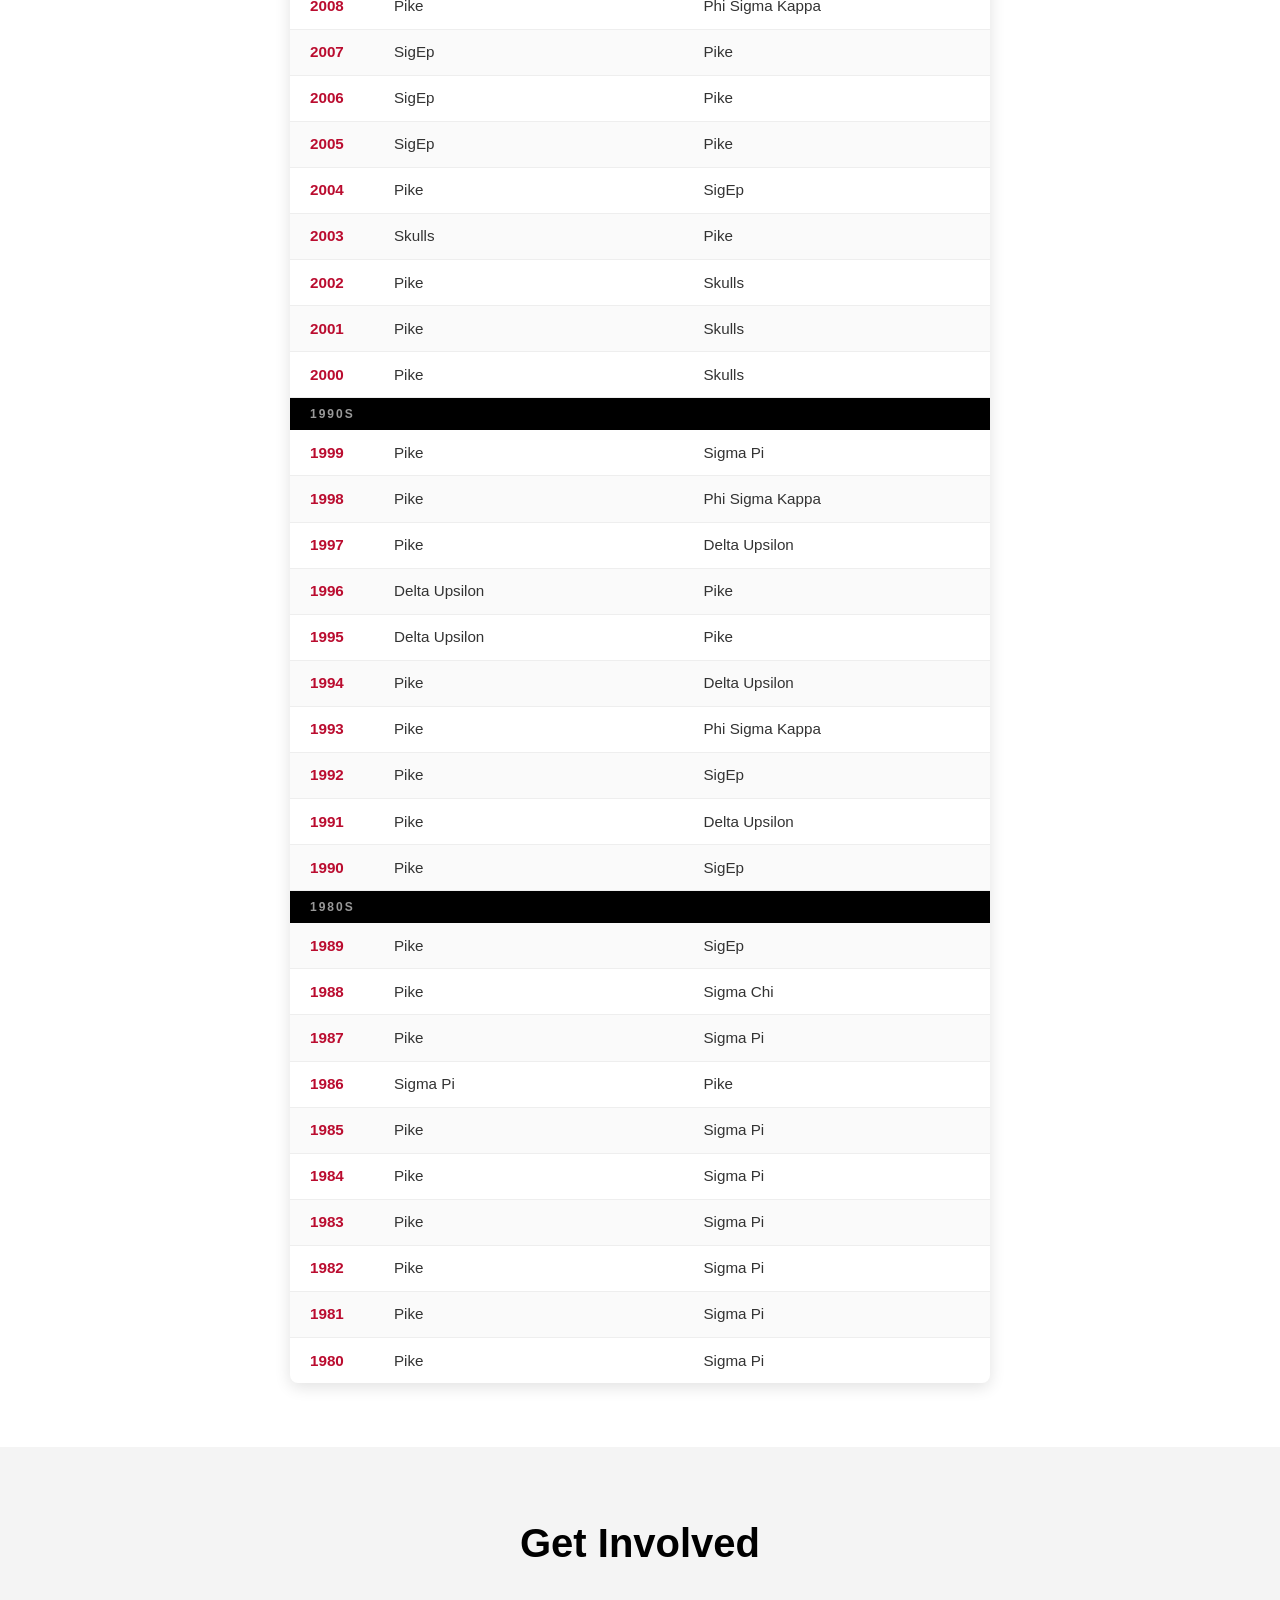
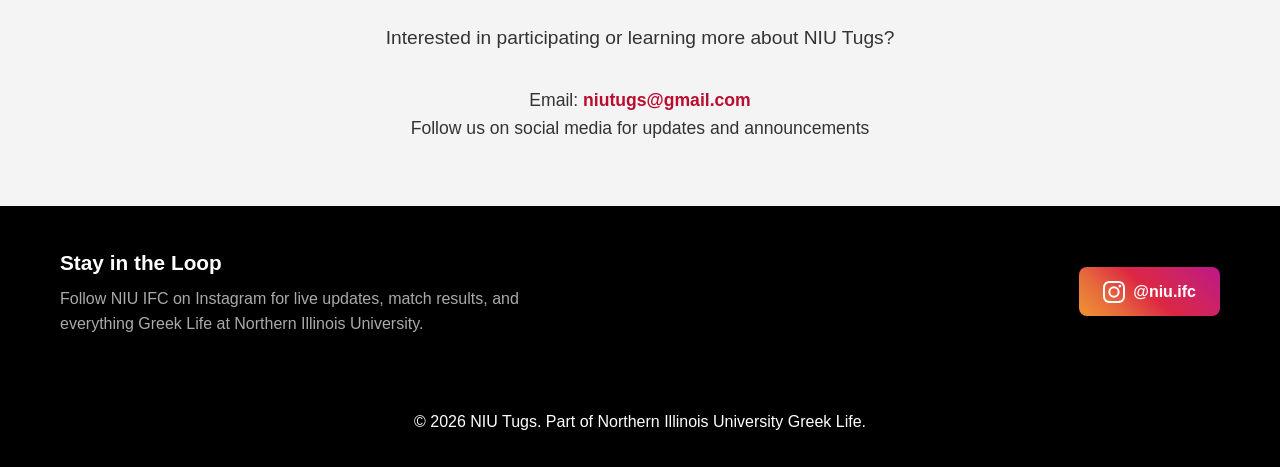
==== commit 9fc2d7e6: "Tickets button, formating" ====
--- a/index.html
+++ b/index.html
@@ -33,13 +33,21 @@
         <div class="hero-content">
             <h2>NIU Tugs</h2>
             <p class="tagline">A Legendary History of Tradition, Competition, and Brotherhood</p>
-            <a href="#tournament" class="cta-button">2026 Bracket</a>
         </div>
     </section>
 
     <section id="tournament" class="section section-dark">
         <div class="container">
             <h2>2026 Tournament</h2>
+            <div class="btn-tickets-wrap">
+                <a href="https://niuifc.crowdchange.co/58517?utm_source=ig&utm_medium=social&utm_content=link_in_bio&fbclid=PAZXh0bgNhZW0CMTEAc3J0YwZhcHBfaWQMMjU2MjgxMDQwNTU4AAGn2H4PxRB5b4_q0HR2CeDqmy2hCF09oD0bhwdTK_wP4nHBpM2VKMybb9nrBdA_aem_qrv4jBxaB9uOyIC0-kVtwQ" target="_blank" rel="noopener" class="btn-tickets">
+                    <span class="btn-tickets-icon">🎟️</span>
+                    <span class="btn-tickets-text">
+                        <span class="btn-tickets-label">Get Your Tickets</span>
+                        <span class="btn-tickets-sub">2026 NIU Tugs Tournament</span>
+                    </span>
+                </a>
+            </div>
             <div class="tournament-meta">
                 <span class="tournament-badge">&#128197; April 13–18, 2026</span>
                 <a href="https://www.google.com/maps/place/912+Edgebrook+Dr,+DeKalb,+IL+60115/@41.9468207,-88.768852,364m/data=!3m1!1e3!4m6!3m5!1s0x880f2addf4143705:0xee4ebbb374c01831!8m2!3d41.9468027!4d-88.7689575!16s%2Fg%2F11c25qjf4_?entry=ttu&g_ep=EgoyMDI2MDQwMS4wIKXMDSoASAFQAw%3D%3D" target="_blank" rel="noopener" class="tournament-badge tournament-badge-link">&#128205; 912 Edgebrook Dr, DeKalb</a>
--- a/styles.css
+++ b/styles.css
@@ -69,7 +69,7 @@
 .hero {
     background: linear-gradient(135deg, var(--niu-black) 0%, var(--niu-red) 100%);
     color: var(--white);
-    padding: 8rem 2rem;
+    padding: 2.5rem 2rem;
     text-align: center;
 }
 
@@ -355,12 +355,13 @@
 }
 
 .tournament-badge {
-    background: var(--niu-red);
-    color: var(--white);
+    background: #3a3a3a;
+    color: #e8e8e8;
     padding: 0.4rem 1rem;
     border-radius: 20px;
     font-weight: 600;
     font-size: 0.95rem;
+    border: 1px solid rgba(255,255,255,0.12);
 }
 
 .bracket-label {
@@ -391,6 +392,112 @@
 
 .tournament-badge-link:hover {
     opacity: 0.8;
+}
+
+.btn-tickets-wrap {
+    text-align: center;
+    margin-bottom: 1.4rem;
+}
+
+/* --- Ticket Button v1 (pulse glow) ---
+@keyframes ticket-pulse {
+    0%, 100% { box-shadow: 0 0 0 0 rgba(200, 16, 46, 0.5), 0 4px 16px rgba(0,0,0,0.4); }
+    50%       { box-shadow: 0 0 0 8px rgba(200, 16, 46, 0),  0 4px 16px rgba(0,0,0,0.4); }
+}
+.btn-tickets { animation: ticket-pulse 2.2s ease-in-out infinite; }
+.btn-tickets:hover { animation: none; box-shadow: 0 6px 20px rgba(200,16,46,0.55); }
+--- end v1 --- */
+
+/* --- Ticket Button v2 (shimmer sweep + double-ring pulse) --- */
+@keyframes ticket-rings {
+    0%   { box-shadow: 0 0 0 0   rgba(200,16,46,0.6), 0 0 0 0   rgba(200,16,46,0.25), 0 6px 22px rgba(0,0,0,0.45); }
+    60%  { box-shadow: 0 0 0 10px rgba(200,16,46,0),   0 0 0 22px rgba(200,16,46,0),   0 6px 22px rgba(0,0,0,0.45); }
+    100% { box-shadow: 0 0 0 0   rgba(200,16,46,0),   0 0 0 0   rgba(200,16,46,0),   0 6px 22px rgba(0,0,0,0.45); }
+}
+
+/* shimmer v1 ---
+@keyframes ticket-shimmer {
+    0%   { transform: translateX(-120%) skewX(-20deg); }
+    100% { transform: translateX(320%)  skewX(-20deg); }
+}
+.btn-tickets::before {
+    width: 40%;
+    background: linear-gradient(90deg, transparent 0%, rgba(255,255,255,0.22) 50%, transparent 100%);
+    animation: ticket-shimmer 3.5s ease-in-out infinite;
+    animation-delay: 1s;
+}
+--- end shimmer v1 */
+
+/* shimmer v2: double-tap flash */
+@keyframes ticket-shimmer {
+    0%          { transform: translateX(-160%) skewX(-18deg); opacity: 1; }
+    25%         { transform: translateX(280%)  skewX(-18deg); opacity: 1; }
+    25.01%      { transform: translateX(-160%) skewX(-18deg); opacity: 0; }
+    32%         { transform: translateX(-160%) skewX(-18deg); opacity: 1; }
+    57%         { transform: translateX(280%)  skewX(-18deg); opacity: 1; }
+    57.01%, 100%{ transform: translateX(-160%) skewX(-18deg); opacity: 0; }
+}
+
+.btn-tickets {
+    display: inline-flex;
+    align-items: center;
+    gap: 1.1rem;
+    padding: 1rem 2.4rem;
+    background: linear-gradient(135deg, #c8102e 0%, #6e0000 100%);
+    color: #fff;
+    border-radius: 12px;
+    text-decoration: none;
+    position: relative;
+    overflow: hidden;
+    animation: ticket-rings 2.6s ease-out infinite;
+    transition: transform 0.15s, filter 0.15s;
+    border: 1px solid rgba(255,255,255,0.18);
+}
+
+.btn-tickets::before {
+    content: '';
+    position: absolute;
+    top: -10%;
+    left: 0;
+    width: 35%;
+    height: 120%;
+    background: linear-gradient(90deg, transparent 0%, rgba(255,255,255,0.35) 40%, rgba(255,255,255,0.55) 50%, rgba(255,255,255,0.35) 60%, transparent 100%);
+    animation: ticket-shimmer 4.5s ease-in-out infinite;
+    animation-delay: 1.2s;
+    pointer-events: none;
+}
+
+.btn-tickets:hover {
+    transform: translateY(-2px) scale(1.03);
+    filter: brightness(1.15);
+    animation: none;
+    box-shadow: 0 0 0 14px rgba(200,16,46,0), 0 8px 28px rgba(200,16,46,0.6);
+}
+
+.btn-tickets-icon {
+    font-size: 2.15rem;
+    line-height: 1;
+}
+
+.btn-tickets-text {
+    display: flex;
+    flex-direction: column;
+    align-items: flex-start;
+    line-height: 1.2;
+}
+
+.btn-tickets-label {
+    font-size: 1.38rem;
+    font-weight: 800;
+    letter-spacing: 0.04em;
+    text-transform: uppercase;
+}
+
+.btn-tickets-sub {
+    font-size: 0.9rem;
+    font-weight: 400;
+    opacity: 0.85;
+    letter-spacing: 0.02em;
 }
 
 /* IFC Follow Section */
